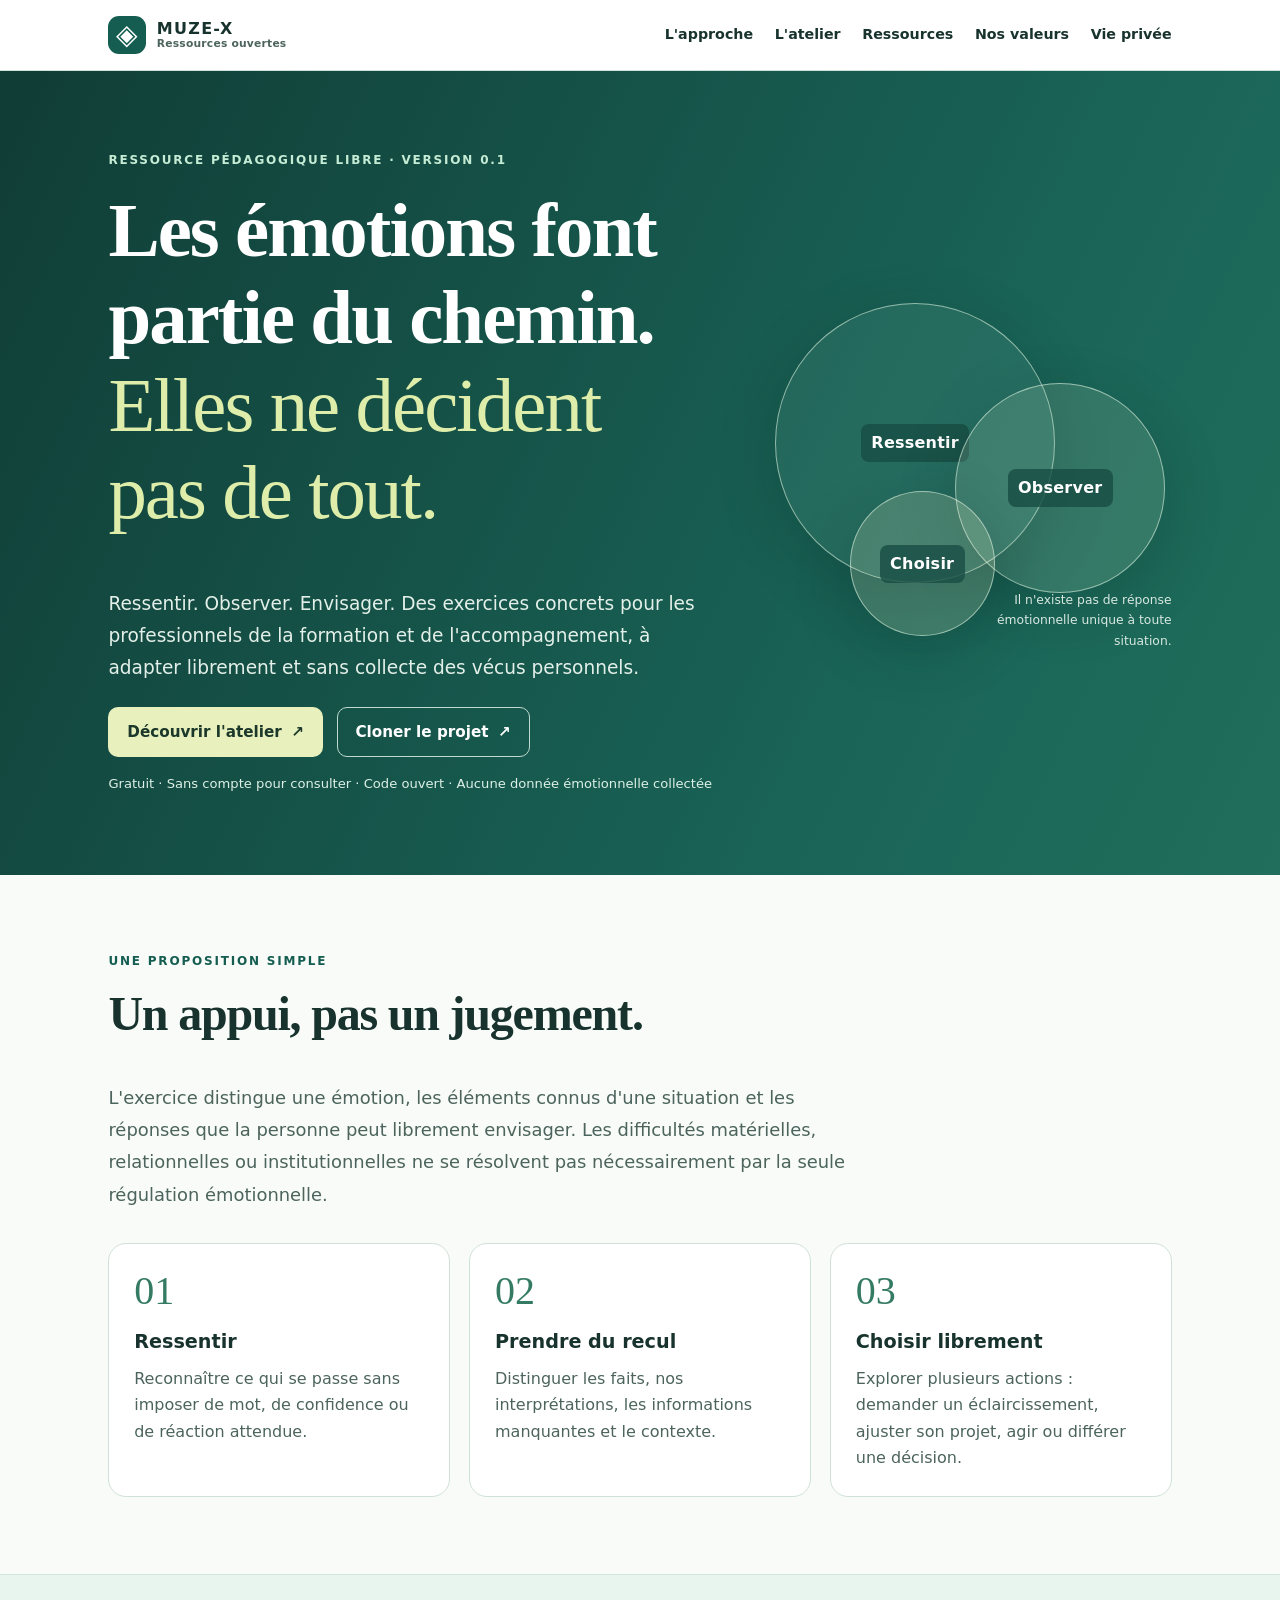
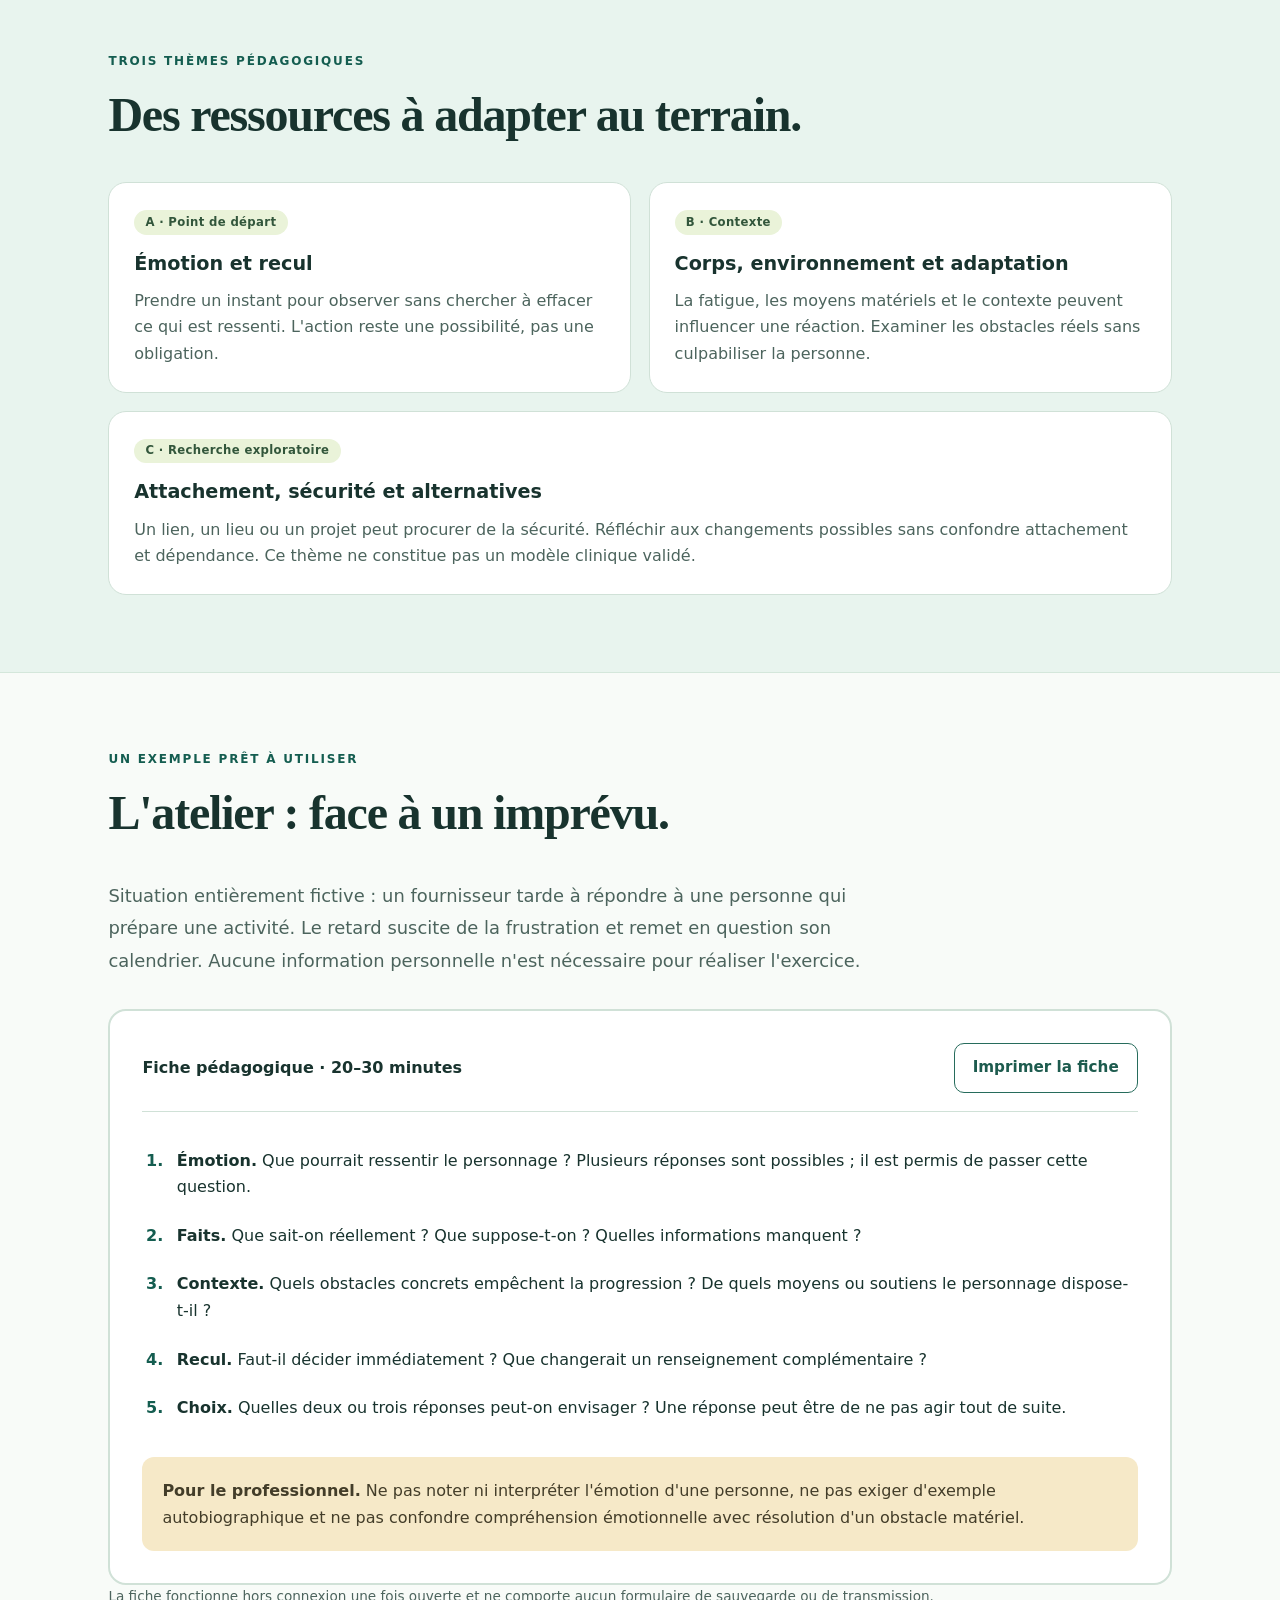
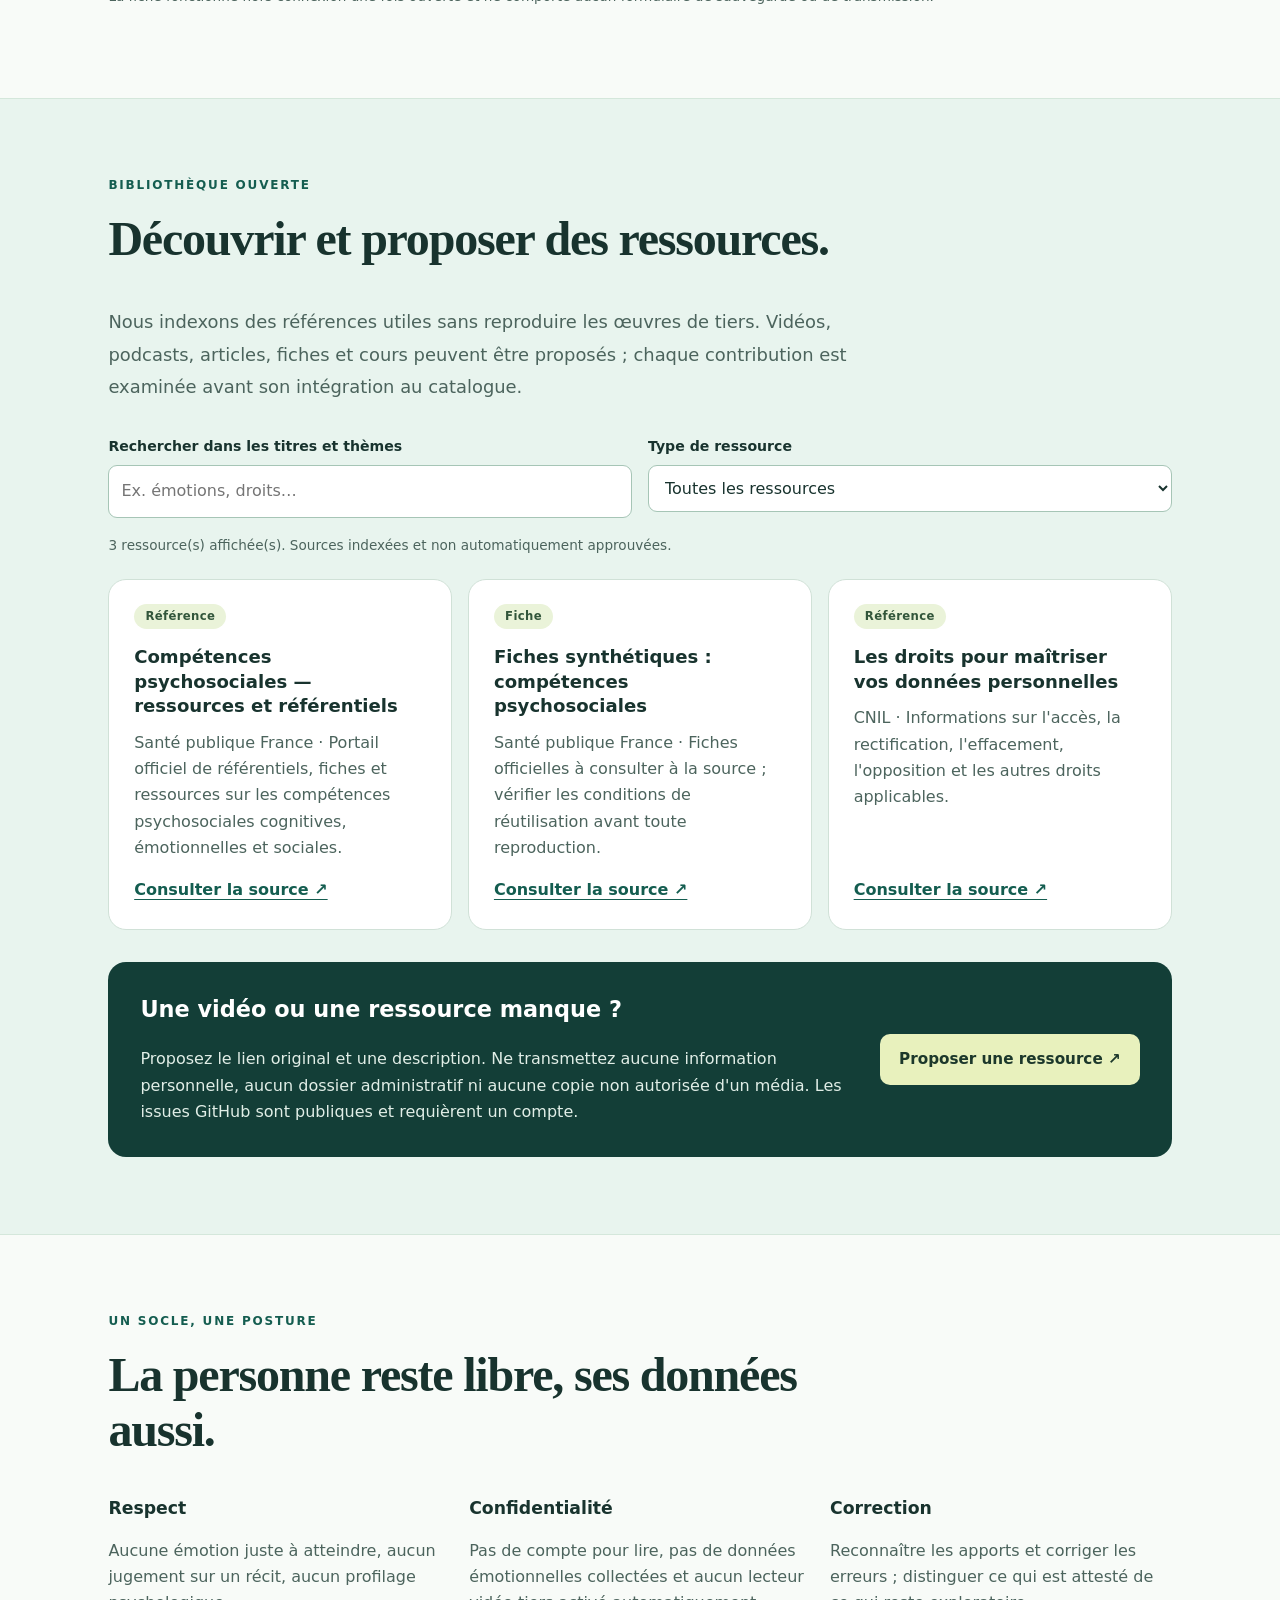
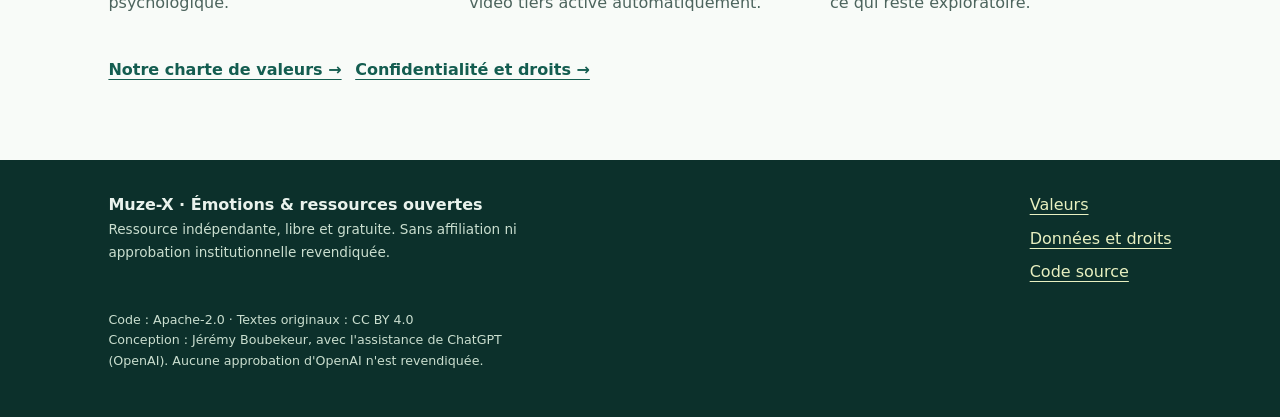
==== index.html @ 2bee0c1f "feat: publish open emotions learning site with rights-first privacy and community catalogue" ====
<!doctype html>
<html lang="fr">
<head>
<meta charset="utf-8">
<meta name="viewport" content="width=device-width,initial-scale=1">
<meta name="description" content="Ressources pédagogiques libres sur les émotions, le recul et les possibilités d'action. Gratuit, accessible et respectueux des données personnelles.">
<meta name="referrer" content="no-referrer">
<meta http-equiv="Content-Security-Policy" content="default-src 'self'; style-src 'self'; script-src 'self'; img-src 'self' data:; connect-src 'self'; object-src 'none'; base-uri 'self'; form-action 'none'; frame-src 'none'">
<meta name="theme-color" content="#123d38">
<title>Émotions & ressources ouvertes — Muze-X</title>
<link rel="stylesheet" href="assets/styles.css">
<script src="assets/app.js" defer></script>
</head>
<body>
<a class="skip-link" href="#main">Aller au contenu</a>
<header class="top">
  <div class="wrap top-inner">
    <a class="wordmark" href="./" aria-label="Émotions & ressources ouvertes, accueil"><span class="symbol" aria-hidden="true">◈</span><span>MUZE-X <small>Ressources ouvertes</small></span></a>
    <nav aria-label="Navigation principale"><a href="#approche">L'approche</a><a href="#atelier">L'atelier</a><a href="#ressources">Ressources</a><a href="valeurs.html">Nos valeurs</a><a href="privacy.html">Vie privée</a></nav>
  </div>
</header>
<main id="main">
  <div class="hero">
    <div class="wrap hero-grid">
      <div>
        <p class="eyebrow">Ressource pédagogique libre · Version 0.1</p>
        <h1>Les émotions font partie du chemin.<br><em>Elles ne décident pas de tout.</em></h1>
        <p class="intro">Ressentir. Observer. Envisager. Des exercices concrets pour les professionnels de la formation et de l'accompagnement, à adapter librement et sans collecte des vécus personnels.</p>
        <div class="actions"><a class="button main-button" href="#atelier">Découvrir l'atelier <span aria-hidden="true">↗</span></a><a class="button ghost-button" href="https://github.com/Muse-IRS/muze-x-emotions-open-resources" target="_blank" rel="noopener noreferrer" referrerpolicy="no-referrer">Cloner le projet <span aria-hidden="true">↗</span></a></div>
        <p class="quiet">Gratuit · Sans compte pour consulter · Code ouvert · Aucune donnée émotionnelle collectée</p>
      </div>
      <div class="hero-art" aria-label="Illustration abstraite de trois possibilités ouvertes">
        <div class="orbit o-one"><span>Ressentir</span></div><div class="orbit o-two"><span>Observer</span></div><div class="orbit o-three"><span>Choisir</span></div>
        <p>Il n'existe pas de réponse émotionnelle unique à toute situation.</p>
      </div>
    </div>
  </div>
  <section class="wrap section" id="approche" aria-labelledby="approche-titre">
    <p class="eyebrow">Une proposition simple</p><h2 id="approche-titre">Un appui, pas un jugement.</h2>
    <p class="section-lead">L'exercice distingue une émotion, les éléments connus d'une situation et les réponses que la personne peut librement envisager. Les difficultés matérielles, relationnelles ou institutionnelles ne se résolvent pas nécessairement par la seule régulation émotionnelle.</p>
    <div class="three-col">
      <article class="step"><span class="step-no">01</span><h3>Ressentir</h3><p>Reconnaître ce qui se passe sans imposer de mot, de confidence ou de réaction attendue.</p></article>
      <article class="step"><span class="step-no">02</span><h3>Prendre du recul</h3><p>Distinguer les faits, nos interprétations, les informations manquantes et le contexte.</p></article>
      <article class="step"><span class="step-no">03</span><h3>Choisir librement</h3><p>Explorer plusieurs actions : demander un éclaircissement, ajuster son projet, agir ou différer une décision.</p></article>
    </div>
  </section>
  <section class="soft section" id="axes" aria-labelledby="axes-titre"><div class="wrap">
    <p class="eyebrow">Trois thèmes pédagogiques</p><h2 id="axes-titre">Des ressources à adapter au terrain.</h2>
    <div class="two-col">
      <article class="panel"><span class="tag">A · Point de départ</span><h3>Émotion et recul</h3><p>Prendre un instant pour observer sans chercher à effacer ce qui est ressenti. L'action reste une possibilité, pas une obligation.</p></article>
      <article class="panel"><span class="tag">B · Contexte</span><h3>Corps, environnement et adaptation</h3><p>La fatigue, les moyens matériels et le contexte peuvent influencer une réaction. Examiner les obstacles réels sans culpabiliser la personne.</p></article>
      <article class="panel full"><span class="tag">C · Recherche exploratoire</span><h3>Attachement, sécurité et alternatives</h3><p>Un lien, un lieu ou un projet peut procurer de la sécurité. Réfléchir aux changements possibles sans confondre attachement et dépendance. Ce thème ne constitue pas un modèle clinique validé.</p></article>
    </div>
  </div></section>
  <section class="wrap section" id="atelier" aria-labelledby="atelier-titre">
    <p class="eyebrow">Un exemple prêt à utiliser</p><h2 id="atelier-titre">L'atelier : face à un imprévu.</h2>
    <p class="section-lead">Situation entièrement fictive : un fournisseur tarde à répondre à une personne qui prépare une activité. Le retard suscite de la frustration et remet en question son calendrier. Aucune information personnelle n'est nécessaire pour réaliser l'exercice.</p>
    <div class="exercise">
      <div class="exercise-head"><strong>Fiche pédagogique · 20–30 minutes</strong><button id="print-exercise" class="button print" type="button">Imprimer la fiche</button></div>
      <ol class="questions">
        <li><strong>Émotion.</strong> Que pourrait ressentir le personnage ? Plusieurs réponses sont possibles ; il est permis de passer cette question.</li>
        <li><strong>Faits.</strong> Que sait-on réellement ? Que suppose-t-on ? Quelles informations manquent ?</li>
        <li><strong>Contexte.</strong> Quels obstacles concrets empêchent la progression ? De quels moyens ou soutiens le personnage dispose-t-il ?</li>
        <li><strong>Recul.</strong> Faut-il décider immédiatement ? Que changerait un renseignement complémentaire ?</li>
        <li><strong>Choix.</strong> Quelles deux ou trois réponses peut-on envisager ? Une réponse peut être de ne pas agir tout de suite.</li>
      </ol>
      <div class="note"><strong>Pour le professionnel.</strong> Ne pas noter ni interpréter l'émotion d'une personne, ne pas exiger d'exemple autobiographique et ne pas confondre compréhension émotionnelle avec résolution d'un obstacle matériel.</div>
    </div>
    <p class="small">La fiche fonctionne hors connexion une fois ouverte et ne comporte aucun formulaire de sauvegarde ou de transmission.</p>
  </section>
  <section class="soft section" id="ressources" aria-labelledby="ressources-titre"><div class="wrap">
    <p class="eyebrow">Bibliothèque ouverte</p><h2 id="ressources-titre">Découvrir et proposer des ressources.</h2>
    <p class="section-lead">Nous indexons des références utiles sans reproduire les œuvres de tiers. Vidéos, podcasts, articles, fiches et cours peuvent être proposés ; chaque contribution est examinée avant son intégration au catalogue.</p>
    <div class="filters">
      <div class="field"><label for="resource-search">Rechercher dans les titres et thèmes</label><input type="search" id="resource-search" placeholder="Ex. émotions, droits…" autocomplete="off" maxlength="100"></div>
      <div class="field"><label for="resource-filter">Type de ressource</label><select id="resource-filter"><option value="all">Toutes les ressources</option><option value="reference">Références</option><option value="fiche">Fiches</option><option value="video">Vidéos</option><option value="podcast">Podcasts</option><option value="article">Articles</option><option value="course">Cours</option></select></div>
    </div>
    <p class="small" id="resource-status" aria-live="polite">Les ressources ci-dessous sont publiques. Le catalogue peut être enrichi.</p>
    <div id="resource-list" class="resources">
      <article class="resource"><span class="tag">Référence publique</span><h3>Compétences psychosociales</h3><p>Santé publique France · Référentiels et outils officiels.</p><a href="https://www.santepubliquefrance.fr/competences-psychosociales" target="_blank" rel="noopener noreferrer" referrerpolicy="no-referrer">Consulter la source ↗</a></article>
      <article class="resource"><span class="tag">Fiches</span><h3>Fiches synthétiques sur les compétences psychosociales</h3><p>Santé publique France · Supports sur les compétences émotionnelles, cognitives et sociales.</p><a href="https://www.santepubliquefrance.fr/competences-psychosociales/fiches-synthetiques-sur-les-competences-psychosociales-cognitives-emotionnelles-et-sociales" target="_blank" rel="noopener noreferrer" referrerpolicy="no-referrer">Consulter la source ↗</a></article>
      <article class="resource"><span class="tag">Droits</span><h3>Maîtriser ses données personnelles</h3><p>CNIL · Information et exercice des droits.</p><a href="https://www.cnil.fr/fr/mes-demarches/les-droits-pour-maitriser-vos-donnees-personnelles" target="_blank" rel="noopener noreferrer" referrerpolicy="no-referrer">Consulter la source ↗</a></article>
    </div>
    <div class="contribute">
      <div><h3>Une vidéo ou une ressource manque ?</h3><p>Proposez le lien original et une description. Ne transmettez aucune information personnelle, aucun dossier administratif ni aucune copie non autorisée d'un média. Les issues GitHub sont publiques et requièrent un compte.</p></div>
      <a class="button main-button" href="https://github.com/Muse-IRS/muze-x-emotions-open-resources/issues/new/choose" target="_blank" rel="noopener noreferrer" referrerpolicy="no-referrer">Proposer une ressource ↗</a>
    </div>
  </div></section>
  <section class="wrap section ethics" aria-labelledby="values-title">
    <p class="eyebrow">Un socle, une posture</p><h2 id="values-title">La personne reste libre, ses données aussi.</h2>
    <div class="three-col">
      <div><h3>Respect</h3><p>Aucune émotion juste à atteindre, aucun jugement sur un récit, aucun profilage psychologique.</p></div>
      <div><h3>Confidentialité</h3><p>Pas de compte pour lire, pas de données émotionnelles collectées et aucun lecteur vidéo tiers activé automatiquement.</p></div>
      <div><h3>Correction</h3><p>Reconnaître les apports et corriger les erreurs ; distinguer ce qui est attesté de ce qui reste exploratoire.</p></div>
    </div>
    <div class="actions"><a class="text-link" href="valeurs.html">Notre charte de valeurs →</a><a class="text-link" href="privacy.html">Confidentialité et droits →</a></div>
  </section>
</main>
<footer class="footer"><div class="wrap footer-grid"><div><strong>Muze-X · Émotions & ressources ouvertes</strong><p>Ressource indépendante, libre et gratuite. Sans affiliation ni approbation institutionnelle revendiquée.</p></div><nav aria-label="Liens du pied de page"><a href="valeurs.html">Valeurs</a><a href="privacy.html">Données et droits</a><a href="https://github.com/Muse-IRS/muze-x-emotions-open-resources" target="_blank" rel="noopener noreferrer" referrerpolicy="no-referrer">Code source</a></nav><p class="license-note">Code : Apache-2.0 · Textes originaux : CC BY 4.0<br>Conception : Jérémy Boubekeur, avec l'assistance de ChatGPT (OpenAI). Aucune approbation d'OpenAI n'est revendiquée.</p></div></footer>
</body>
</html>
---- assets/styles.css ----
/* Muze-X Emotions — static, accessible, zero-tracking presentation. */
:root{color-scheme:light;--ink:#18332e;--muted:#4c645d;--green:#145d50;--sea:#e8f4ee;--line:#d0e1d7;--paper:#f8fbf8;--white:#fff;--gold:#f6e9c8;--radius:18px}
*{box-sizing:border-box}
html{scroll-behavior:smooth}
body{margin:0;background:var(--paper);color:var(--ink);font-family:ui-sans-serif,system-ui,-apple-system,"Segoe UI",sans-serif;line-height:1.65;font-size:1rem}
a{color:var(--green);text-underline-offset:.23em}a:hover{text-decoration-thickness:2px}
button,input,select{font:inherit}button{cursor:pointer}
:focus-visible{outline:3px solid #a86b16;outline-offset:4px}
.wrap{max-width:1140px;margin:auto;padding-inline:clamp(1.15rem,4vw,2.4rem)}
.skip-link{position:absolute;transform:translateY(-200%);z-index:20;background:#fff;color:var(--ink);padding:.8rem}
.skip-link:focus{transform:none}
.top{border-bottom:1px solid var(--line);background:var(--white)}
.top-inner{display:flex;align-items:center;justify-content:space-between;flex-wrap:wrap;gap:1rem;padding-block:1rem}
.wordmark{display:flex;align-items:center;gap:.65rem;text-decoration:none;color:var(--ink);font-weight:850;letter-spacing:.08em;line-height:1.2}
.wordmark small{display:block;font-size:.67rem;letter-spacing:.02em;color:var(--muted);font-weight:600}
.symbol{display:grid;place-content:center;flex:none;width:38px;height:38px;border-radius:11px;background:var(--green);color:#fff;font-size:1.75rem}
.top nav{display:flex;flex-wrap:wrap;gap:.4rem 1.35rem}
.top nav a{font-size:.89rem;text-decoration:none;font-weight:650;color:var(--ink)}.top nav a:hover{text-decoration:underline}
.hero{background:linear-gradient(115deg,#103d36 0%,#1a6558 72%,#206e5b 100%);color:#fff;overflow:hidden}
.hero-grid{display:grid;grid-template-columns:minmax(0,1.2fr) minmax(290px,.8fr);align-items:center;gap:3.5rem;min-height:540px;padding-block:5rem}
.eyebrow{margin:0 0 1rem;font-size:.75rem;font-weight:800;text-transform:uppercase;letter-spacing:.15em;color:var(--green)}
.hero .eyebrow{color:#c5ecd5}
h1,h2,h3,p{margin-top:0}
h1,h2{font-family:ui-serif,Georgia,serif;font-weight:600;line-height:1.14;letter-spacing:-.025em}
h1{font-size:clamp(2.7rem,6vw,4.8rem)}h1 em{font-weight:400;color:#deedaa;font-style:normal}
h2{font-size:clamp(2.1rem,4vw,3rem);max-width:780px}h3{font-size:1.2rem;line-height:1.35}
.intro{font-size:1.16rem;line-height:1.7;max-width:670px;color:inherit}
.hero .intro{color:#e3f0e9}
.actions{display:flex;gap:.85rem;flex-wrap:wrap;align-items:center;margin-top:1.5rem}
.button{display:inline-flex;justify-content:center;align-items:center;gap:.6rem;border-radius:10px;border:1px solid transparent;padding:.72rem 1.12rem;text-decoration:none;font-weight:750;font-size:.95rem;transition:transform .1s ease}
.button:hover{transform:translateY(-1px)}
.main-button{background:#e8f1bd;color:#1c382b}.main-button:hover{background:#f1f8d7}
.ghost-button{background:transparent;border-color:#bfdad0;color:#fff}.ghost-button:hover{background:#ffffff20}
.quiet{font-size:.82rem;color:#ddf0e5;margin:1rem 0 0}
.hero-art{position:relative;min-height:355px;display:flex;align-items:center;justify-content:center;isolation:isolate}
.orbit{position:absolute;display:grid;place-items:center;border:1px solid #d8eedc9c;border-radius:50%;font-weight:750;letter-spacing:.015em;box-shadow:0 16px 60px #071e1b33}
.orbit span{background:#174d44c9;padding:.35rem .65rem;border-radius:8px}
.o-one{width:280px;height:280px;transform:translate(-55px,-30px);background:#7ab5a422}.o-two{width:210px;height:210px;transform:translate(90px,15px);background:#c6dfba26}.o-three{width:145px;height:145px;transform:translate(-48px,91px);background:#efebbc2c}
.hero-art p{position:absolute;bottom:-13px;right:0;font-size:.77rem;color:#d7e8e1;max-width:235px;text-align:right}
.section{padding-block:4.8rem}.section-lead{font-size:1.12rem;color:var(--muted);max-width:760px;line-height:1.8;margin-bottom:2rem}
.three-col{display:grid;grid-template-columns:repeat(3,minmax(0,1fr));gap:1.2rem}
.step,.panel,.resource{background:#fff;border:1px solid var(--line);border-radius:var(--radius);padding:1.55rem}
.step-no{display:block;font-family:ui-serif,Georgia,serif;font-size:2.5rem;line-height:1.1;color:#357b63;margin-bottom:1rem}
.step h3,.panel h3,.resource h3{margin-bottom:.7rem}.step p,.panel p,.resource p{color:var(--muted);margin-bottom:0}
.soft{background:var(--sea);border-block:1px solid #d4e7db}
.two-col{display:grid;grid-template-columns:repeat(2,minmax(0,1fr));gap:1.1rem}.panel.full{grid-column:1/-1}
.tag{display:inline-block;border-radius:999px;padding:.17rem .7rem;background:#eaf3d9;color:#32563b;font-weight:750;letter-spacing:.03em;font-size:.73rem;margin-bottom:1rem}
.exercise{border:2px solid var(--line);border-radius:var(--radius);padding:2rem;background:#fff}
.exercise-head{display:flex;justify-content:space-between;align-items:center;flex-wrap:wrap;gap:1rem;padding-bottom:1.15rem;border-bottom:1px solid var(--line)}
.button.print{background:#fff;border:1px solid #276c5c;color:#1d5b4e}
.questions{margin:1.5rem 0;padding-left:1.65rem}.questions li{padding:.7rem 0 .7rem .5rem}.questions li::marker{font-weight:800;color:var(--green)}
.note{padding:1.25rem;border-radius:12px;background:var(--gold);color:#433d29;line-height:1.7}
.small{color:var(--muted);font-size:.85rem}
.filters{display:flex;flex-wrap:wrap;gap:1rem;margin:2rem 0 1rem}.field{flex:1;min-width:min(100%,270px)}.field label{display:block;font-weight:750;font-size:.88rem;margin-bottom:.45rem}.field input,.field select{width:100%;background:#fff;border:1px solid #a6c5b6;border-radius:9px;padding:.75rem;color:var(--ink)}
.resources{display:grid;grid-template-columns:repeat(auto-fit,minmax(min(100%,280px),1fr));gap:1rem;margin-block:1.4rem 2rem}
.resource{display:flex;flex-direction:column;align-items:start}.resource h3{font-size:1.13rem}.resource a{margin-top:auto;padding-top:1rem;font-weight:750}
.contribute{display:flex;align-items:center;justify-content:space-between;gap:1.5rem;background:#133e37;color:#fff;padding:2rem;border-radius:var(--radius)}
.contribute>div{max-width:750px}.contribute p{color:#e1eee7;margin:0}.contribute h3{font-size:1.4rem}.contribute .button{flex:none}
.ethics .three-col h3{font-size:1.08rem}.ethics .three-col p{color:var(--muted)}
.text-link{font-weight:750}.footer{background:#0c302b;color:#e9f2ec;padding-block:2rem}.footer-grid{display:flex;align-items:flex-start;justify-content:space-between;gap:1.5rem;flex-wrap:wrap}.footer a{color:#e8f0c1}.footer p{color:#cadecf;max-width:450px;font-size:.85rem}.footer nav{display:flex;flex-direction:column;gap:.45rem}.license-note{font-size:.79rem!important;max-width:270px}
.prose{max-width:860px}.prose h1{max-width:800px}.prose .intro{color:var(--muted)}.prose section{padding-block:1.3rem;border-bottom:1px solid var(--line)}.prose h2{font-size:1.72rem}.prose p{line-height:1.8}
.journey{display:grid;gap:1rem}.journey>div{padding:1.05rem 1.25rem;background:#fff;border:1px solid var(--line);border-radius:12px}.journey p{margin:0}.prose .note{margin-top:1.7rem}
@media(max-width:850px){.hero-grid{grid-template-columns:1fr;gap:1.5rem;padding-block:3.8rem}.hero-art{min-height:300px}.hero-art p{bottom:0}.three-col{grid-template-columns:1fr}.contribute{align-items:flex-start;flex-direction:column}}
@media(max-width:600px){.top nav{gap:.6rem 1rem}.hero-grid{padding-block:3rem}.section{padding-block:3.2rem}.two-col{grid-template-columns:1fr}.panel.full{grid-column:auto}.exercise{padding:1.2rem}.hero-art{min-height:285px;transform:scale(.82)}.contribute{padding:1.3rem}.footer-grid{display:block}.footer nav{margin-block:1rem}}
@media(prefers-reduced-motion:reduce){html{scroll-behavior:auto}*,*::before,*::after{transition:none!important;animation:none!important}}
@media print{.top,.footer,.hero,.soft,.ethics,.exercise-head button,.skip-link,.actions,.small{display:none!important}body{background:#fff;color:#000;font-size:11pt}.section{padding:0}.wrap{max-width:none;padding:0}#approche,#axes,#ressources{display:none}.exercise{border:0;padding:0}.questions li{break-inside:avoid}.note{border:1px solid #555;background:#fff}.section-lead{color:#000}h2{font-size:20pt}}
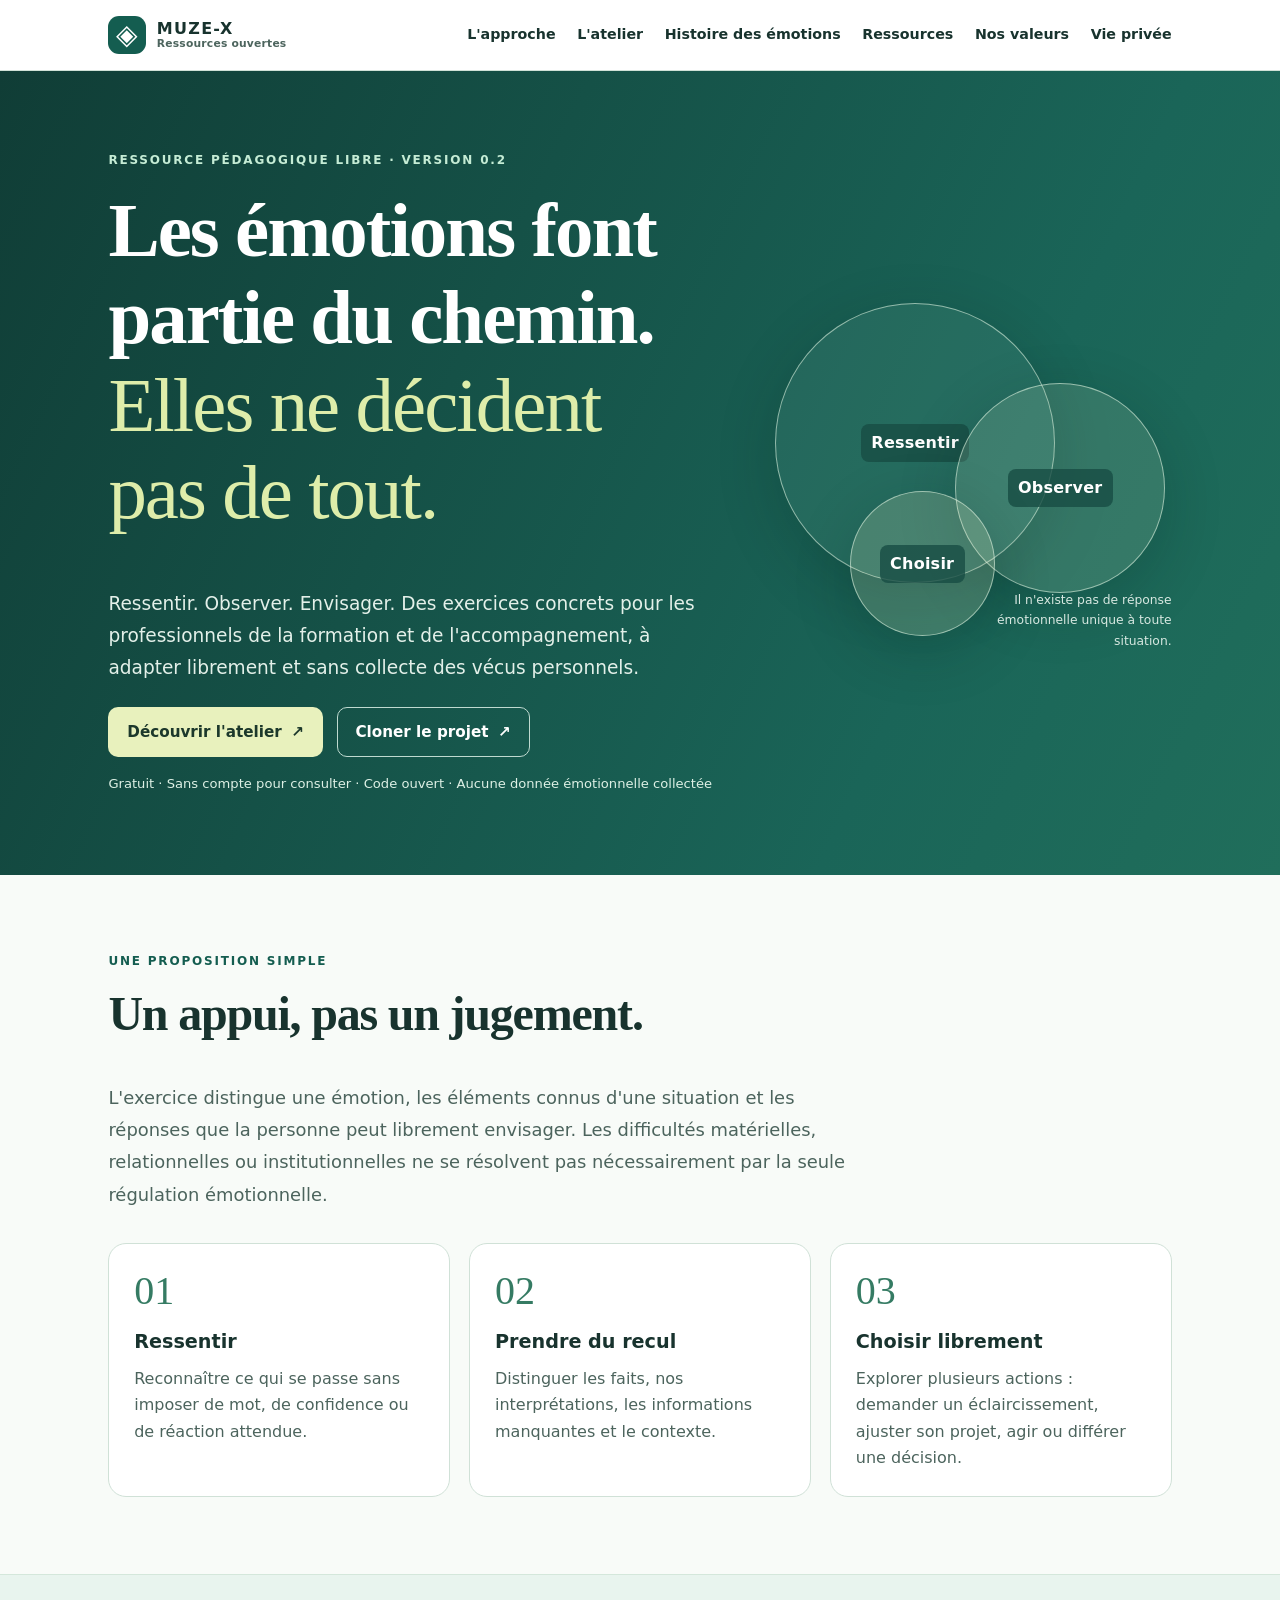
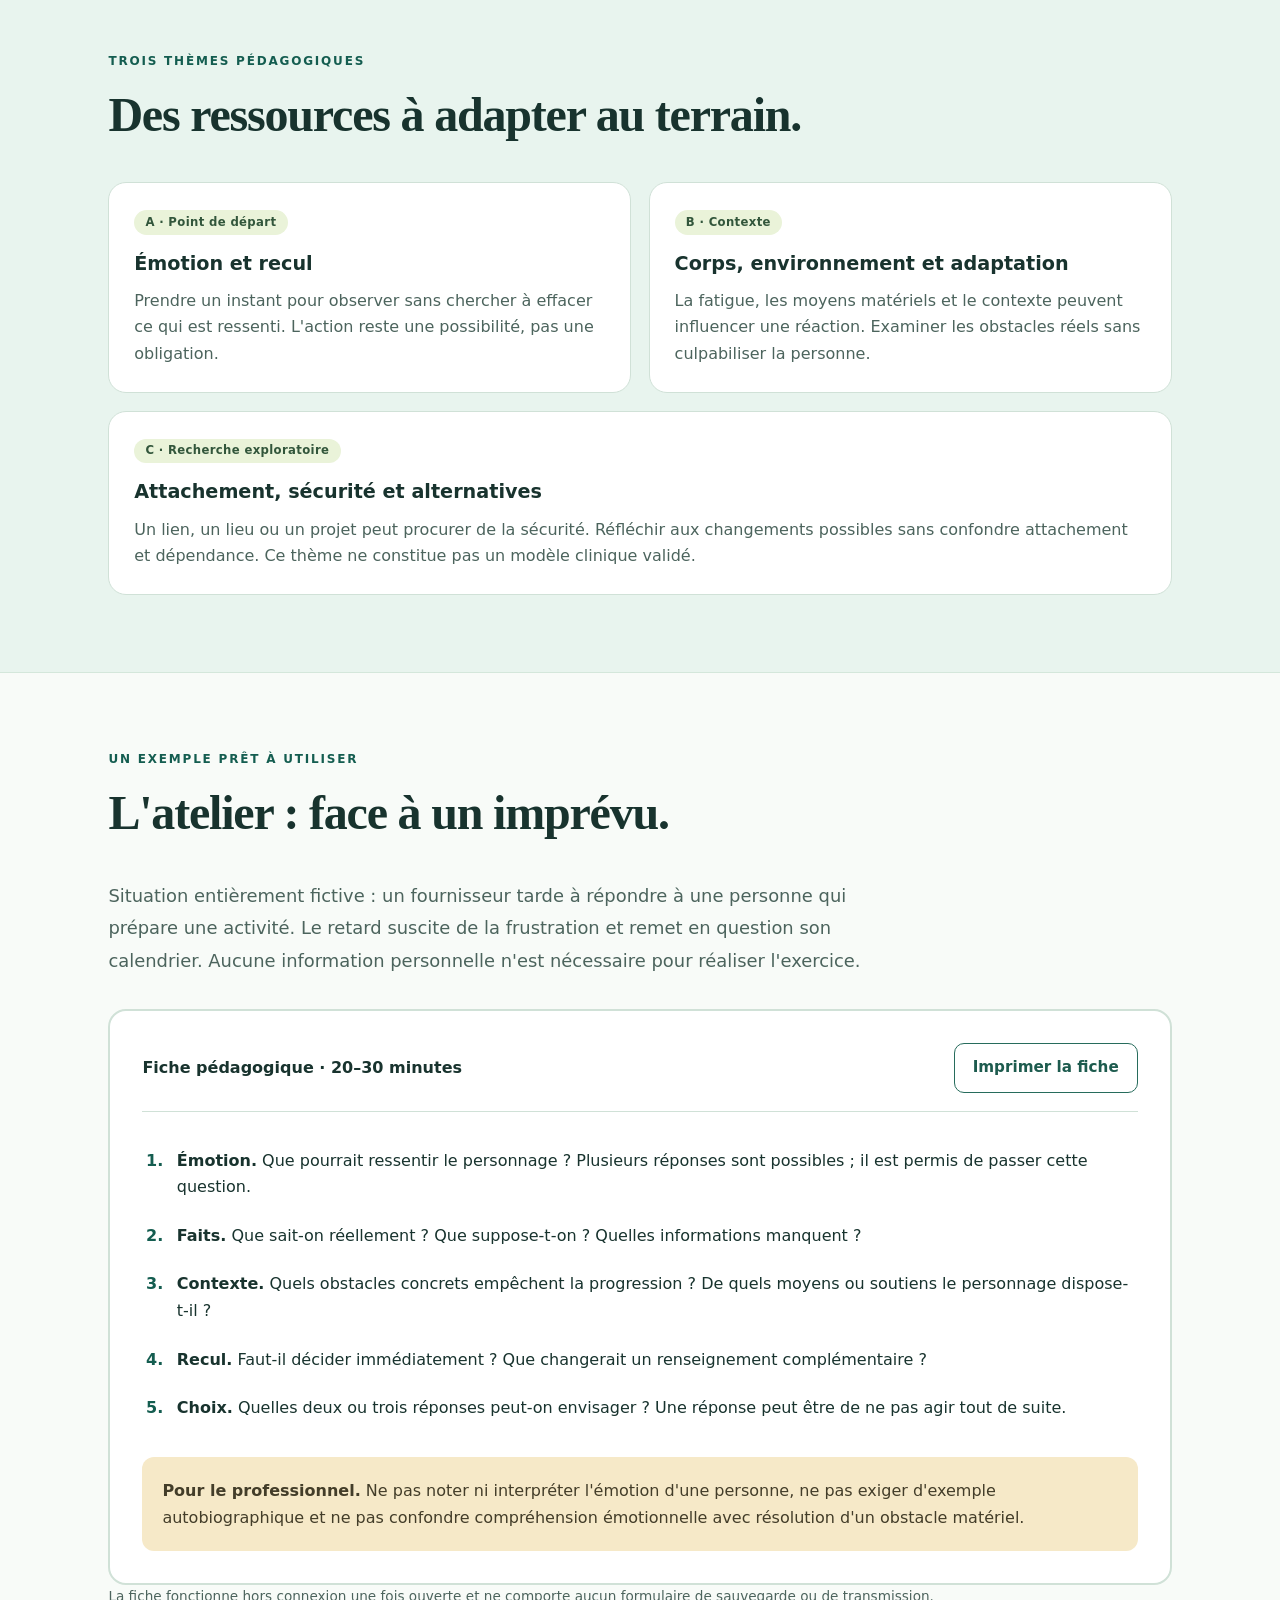
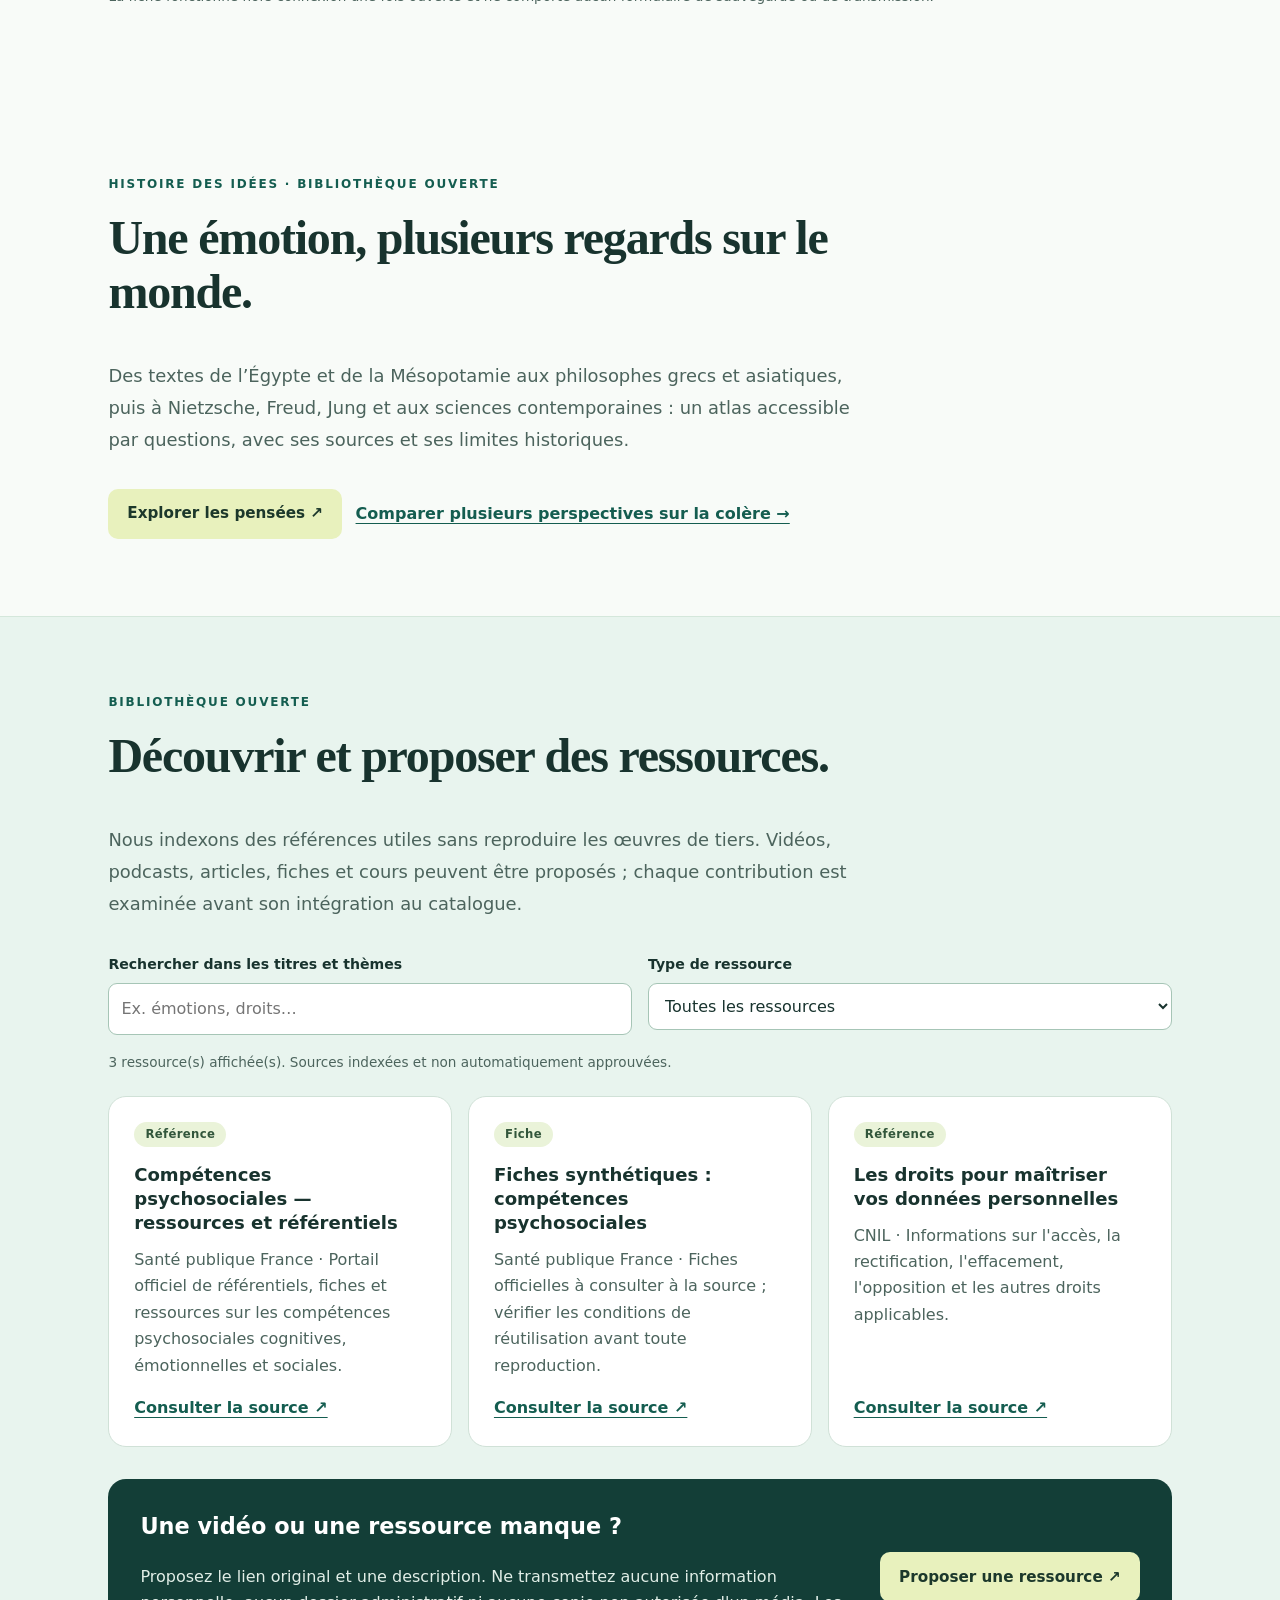
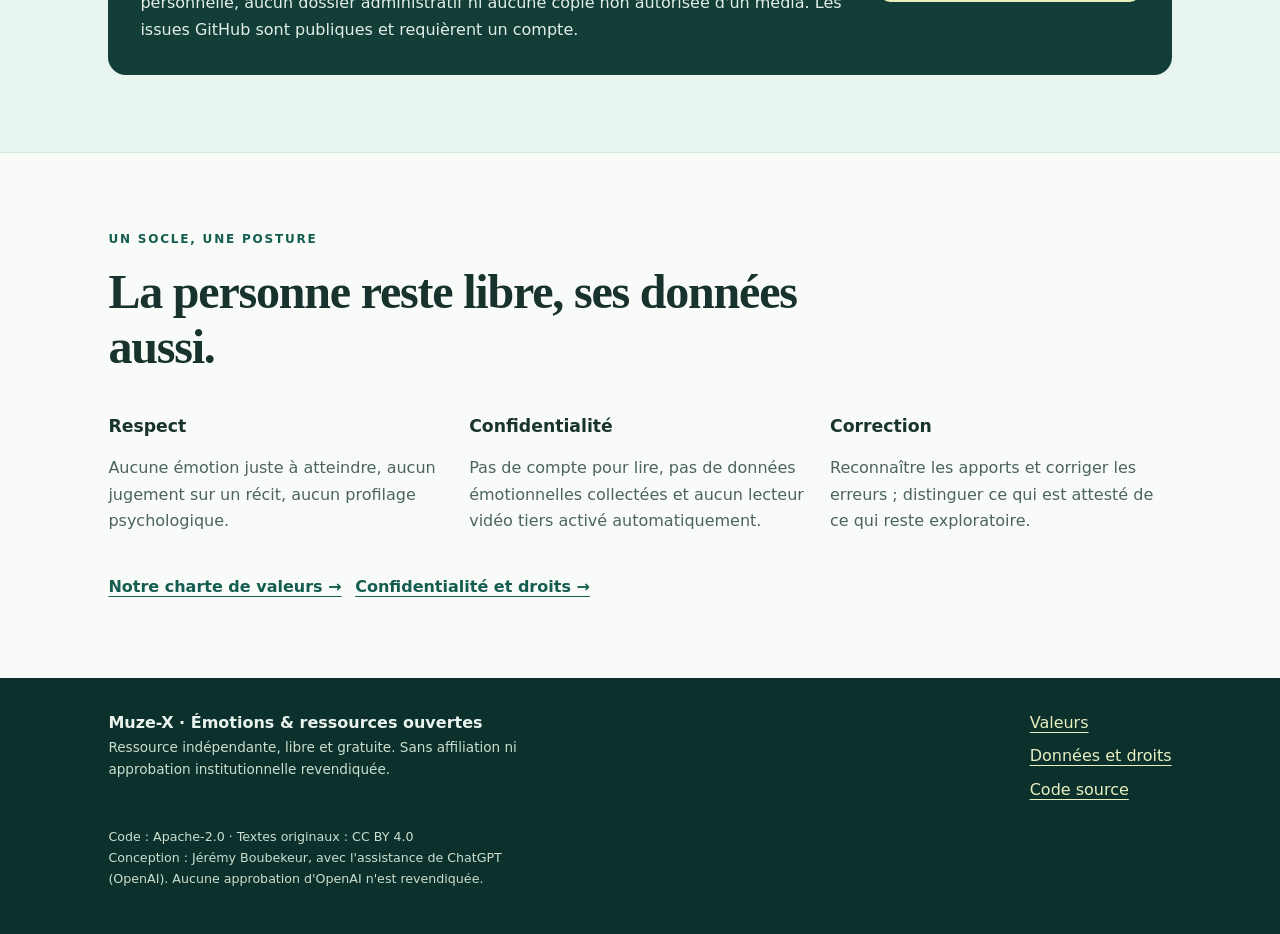
==== commit face7dcd: "feat: link public emotions atlas from home and validate sourced thought entries" ====
--- a/index.html
+++ b/index.html
@@ -16,14 +16,14 @@
 <header class="top">
   <div class="wrap top-inner">
     <a class="wordmark" href="./" aria-label="Émotions & ressources ouvertes, accueil"><span class="symbol" aria-hidden="true">◈</span><span>MUZE-X <small>Ressources ouvertes</small></span></a>
-    <nav aria-label="Navigation principale"><a href="#approche">L'approche</a><a href="#atelier">L'atelier</a><a href="#ressources">Ressources</a><a href="valeurs.html">Nos valeurs</a><a href="privacy.html">Vie privée</a></nav>
+    <nav aria-label="Navigation principale"><a href="#approche">L'approche</a><a href="#atelier">L'atelier</a><a href="pensees.html">Histoire des émotions</a><a href="#ressources">Ressources</a><a href="valeurs.html">Nos valeurs</a><a href="privacy.html">Vie privée</a></nav>
   </div>
 </header>
 <main id="main">
   <div class="hero">
     <div class="wrap hero-grid">
       <div>
-        <p class="eyebrow">Ressource pédagogique libre · Version 0.1</p>
+        <p class="eyebrow">Ressource pédagogique libre · Version 0.2</p>
         <h1>Les émotions font partie du chemin.<br><em>Elles ne décident pas de tout.</em></h1>
         <p class="intro">Ressentir. Observer. Envisager. Des exercices concrets pour les professionnels de la formation et de l'accompagnement, à adapter librement et sans collecte des vécus personnels.</p>
         <div class="actions"><a class="button main-button" href="#atelier">Découvrir l'atelier <span aria-hidden="true">↗</span></a><a class="button ghost-button" href="https://github.com/Muse-IRS/muze-x-emotions-open-resources" target="_blank" rel="noopener noreferrer" referrerpolicy="no-referrer">Cloner le projet <span aria-hidden="true">↗</span></a></div>
@@ -68,7 +68,7 @@
     </div>
     <p class="small">La fiche fonctionne hors connexion une fois ouverte et ne comporte aucun formulaire de sauvegarde ou de transmission.</p>
   </section>
-  <section class="soft section" id="ressources" aria-labelledby="ressources-titre"><div class="wrap">
+  <section class="wrap section" id="pensees-preview" aria-labelledby="pensees-preview-title"><p class="eyebrow">Histoire des idées · Bibliothèque ouverte</p><h2 id="pensees-preview-title">Une émotion, plusieurs regards sur le monde.</h2><p class="section-lead">Des textes de l’Égypte et de la Mésopotamie aux philosophes grecs et asiatiques, puis à Nietzsche, Freud, Jung et aux sciences contemporaines : un atlas accessible par questions, avec ses sources et ses limites historiques.</p><div class="actions"><a class="button main-button" href="pensees.html">Explorer les pensées ↗</a><a class="text-link" href="pensees.html#comparaison">Comparer plusieurs perspectives sur la colère →</a></div></section><section class="soft section" id="ressources" aria-labelledby="ressources-titre"><div class="wrap">
     <p class="eyebrow">Bibliothèque ouverte</p><h2 id="ressources-titre">Découvrir et proposer des ressources.</h2>
     <p class="section-lead">Nous indexons des références utiles sans reproduire les œuvres de tiers. Vidéos, podcasts, articles, fiches et cours peuvent être proposés ; chaque contribution est examinée avant son intégration au catalogue.</p>
     <div class="filters">
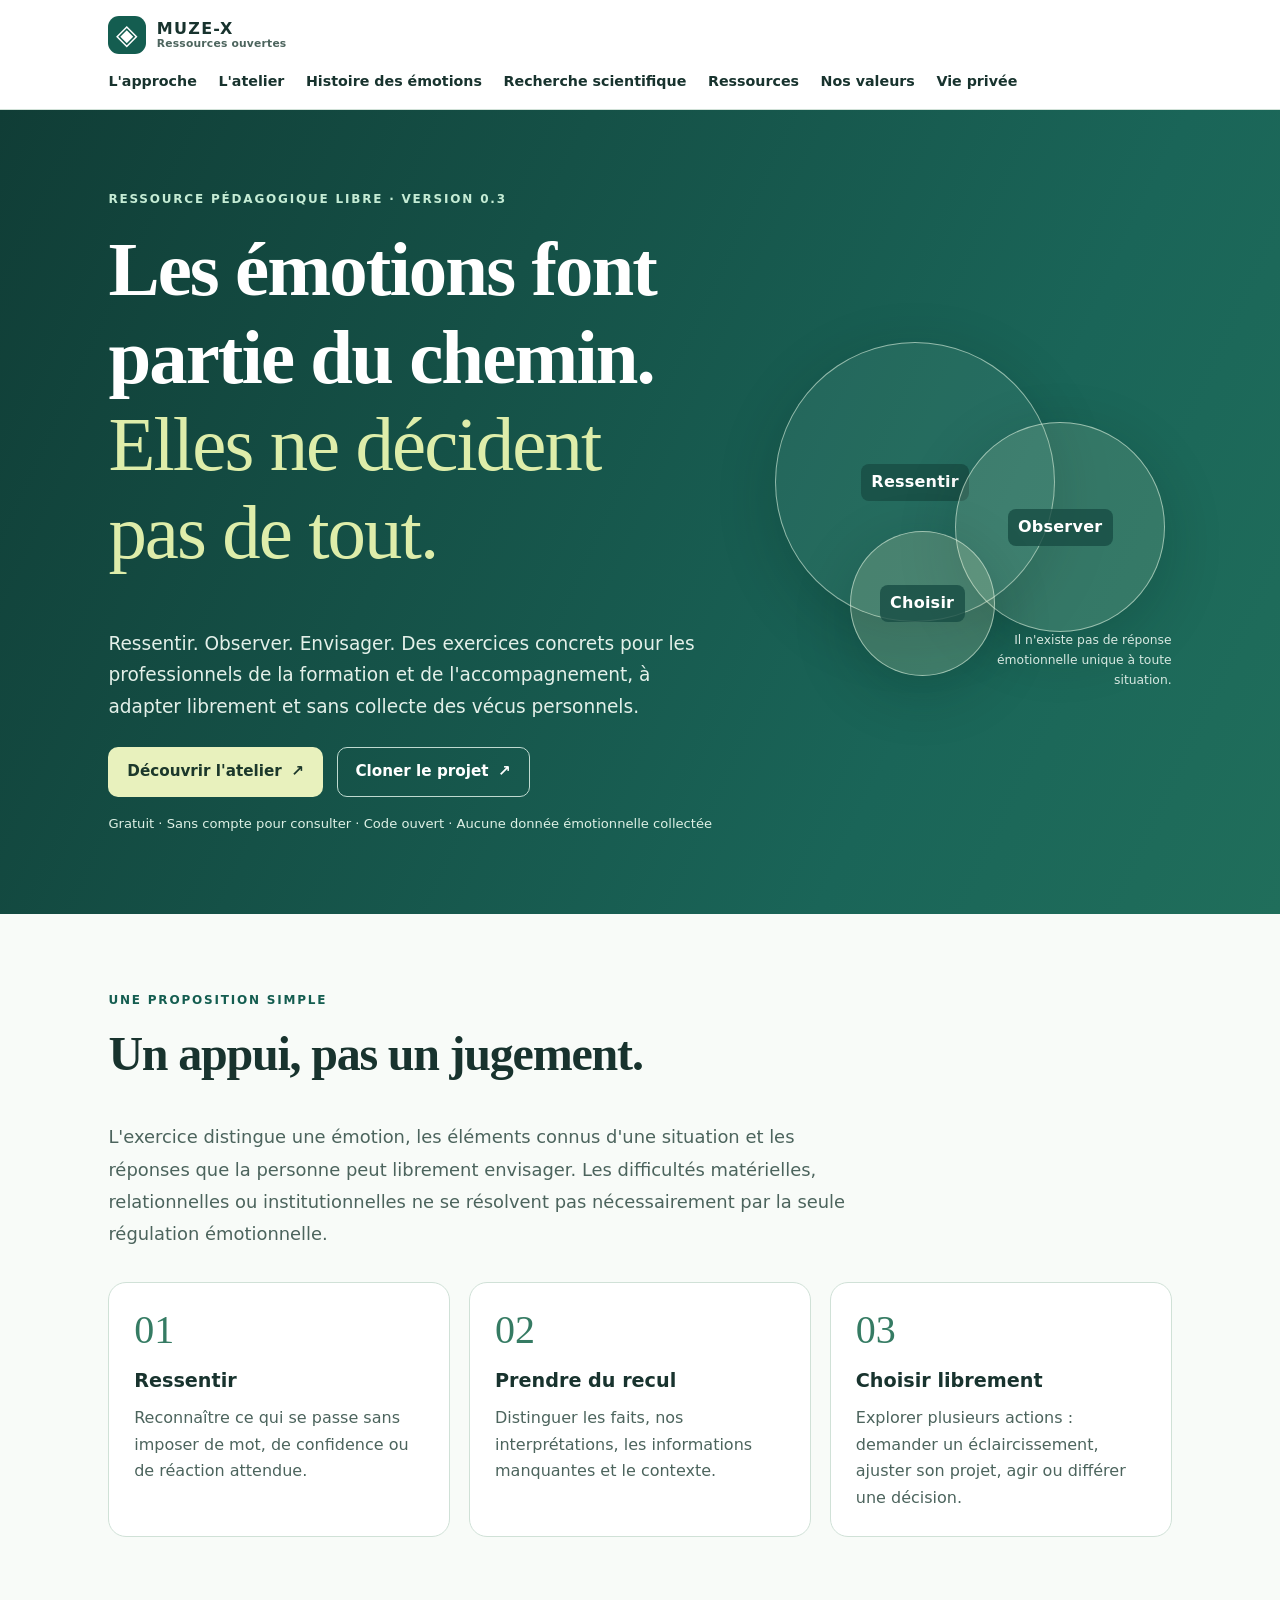
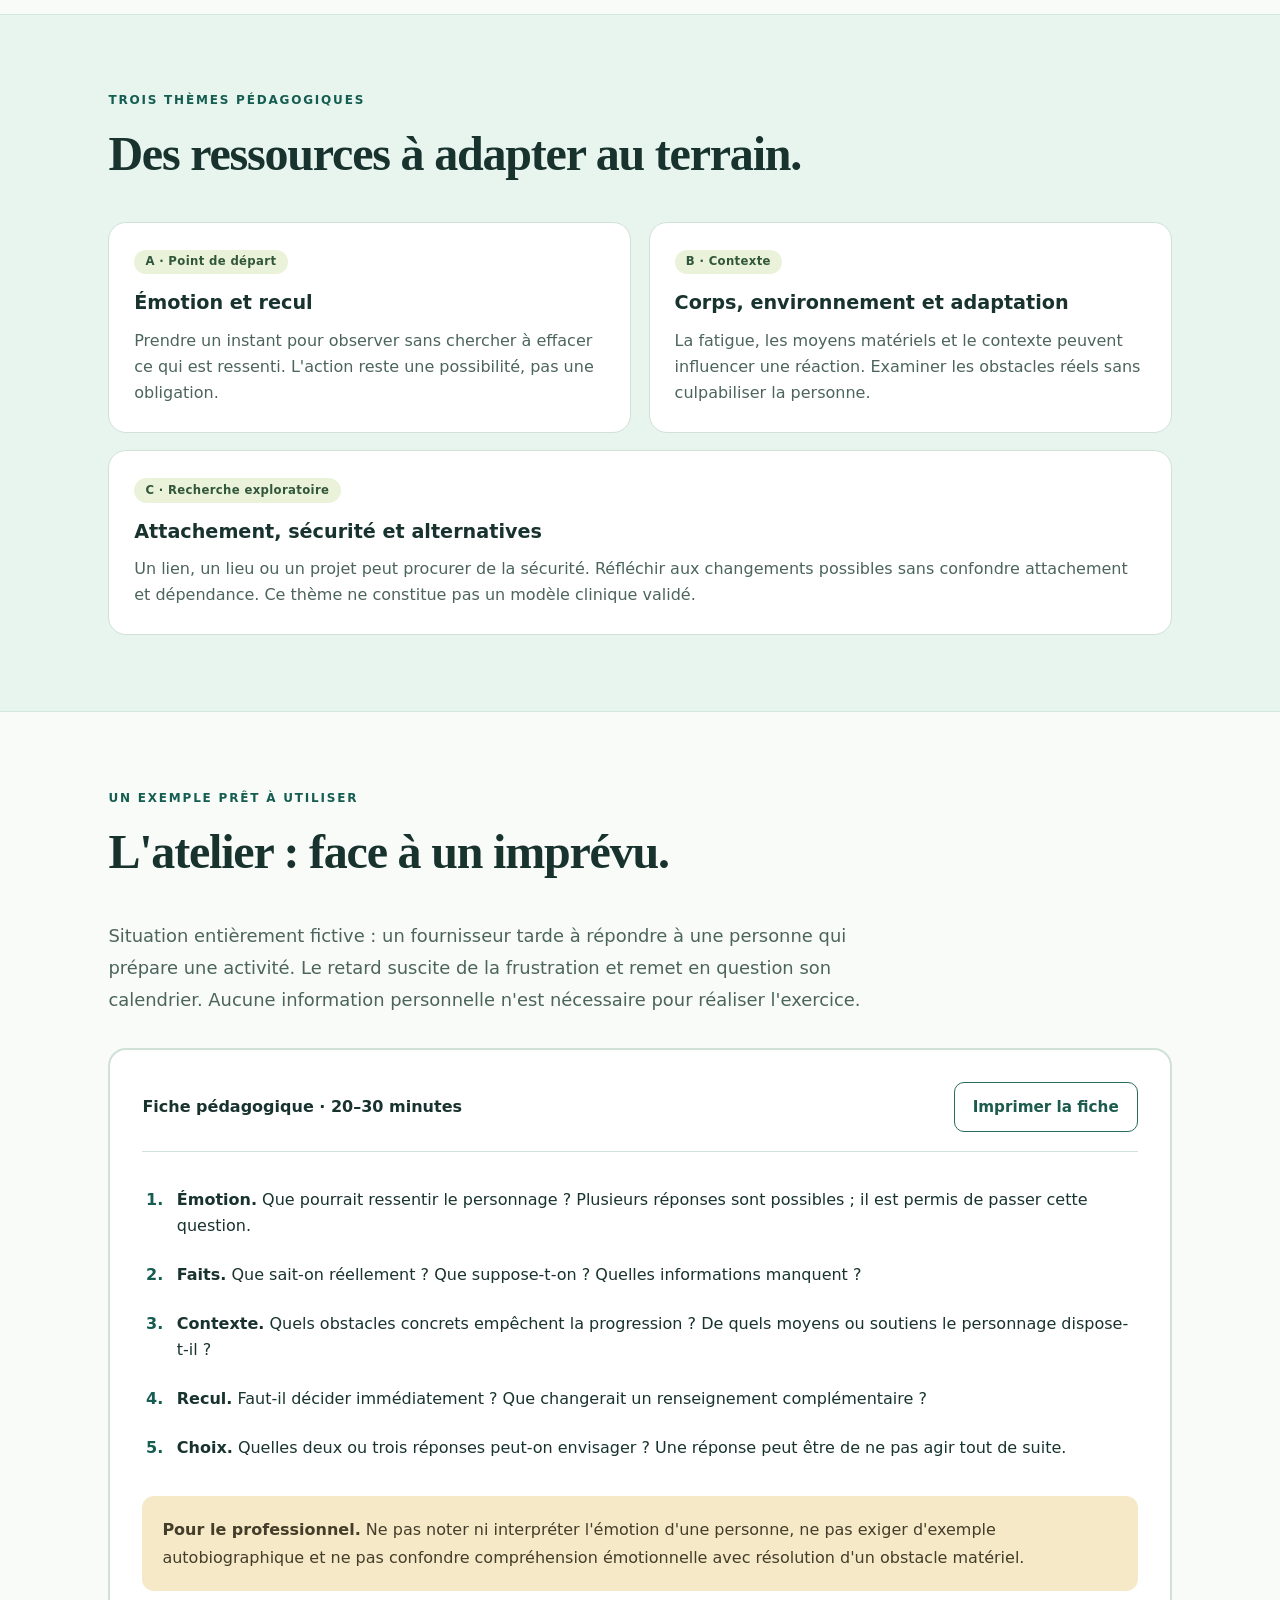
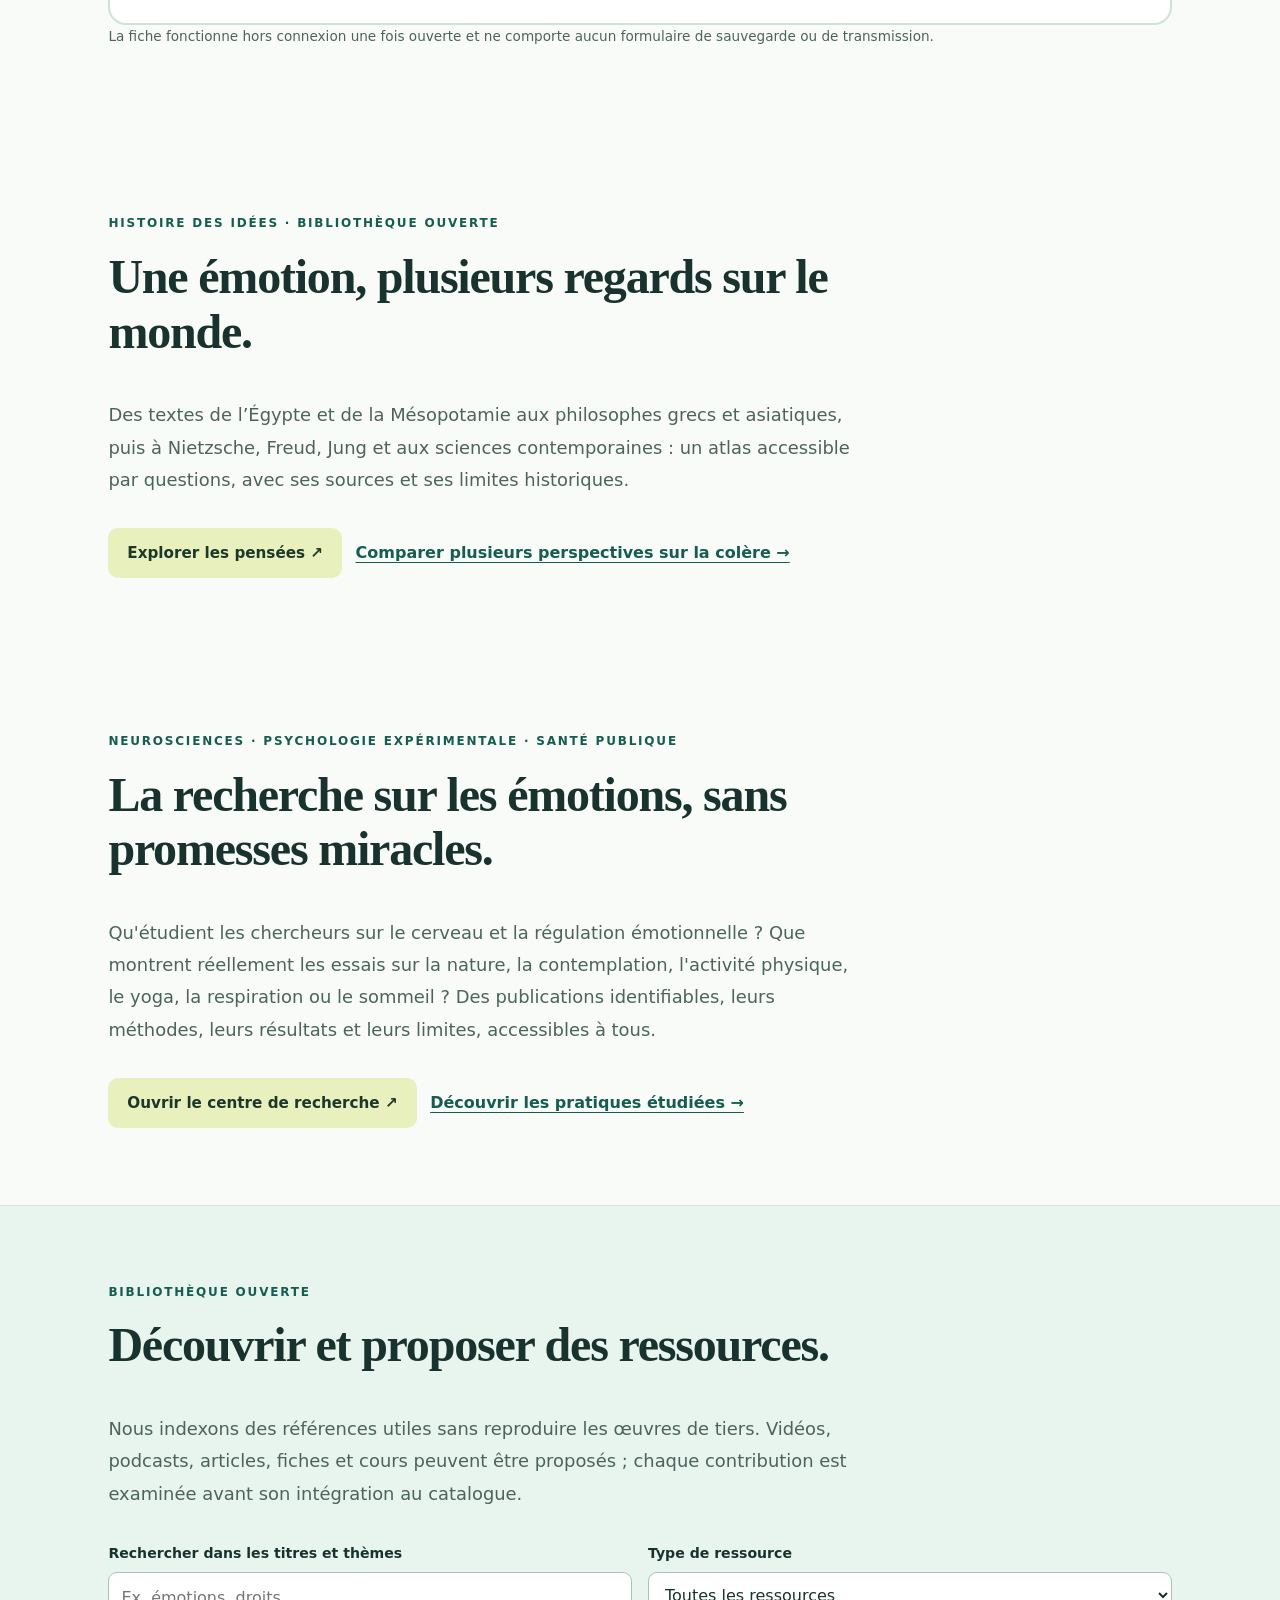
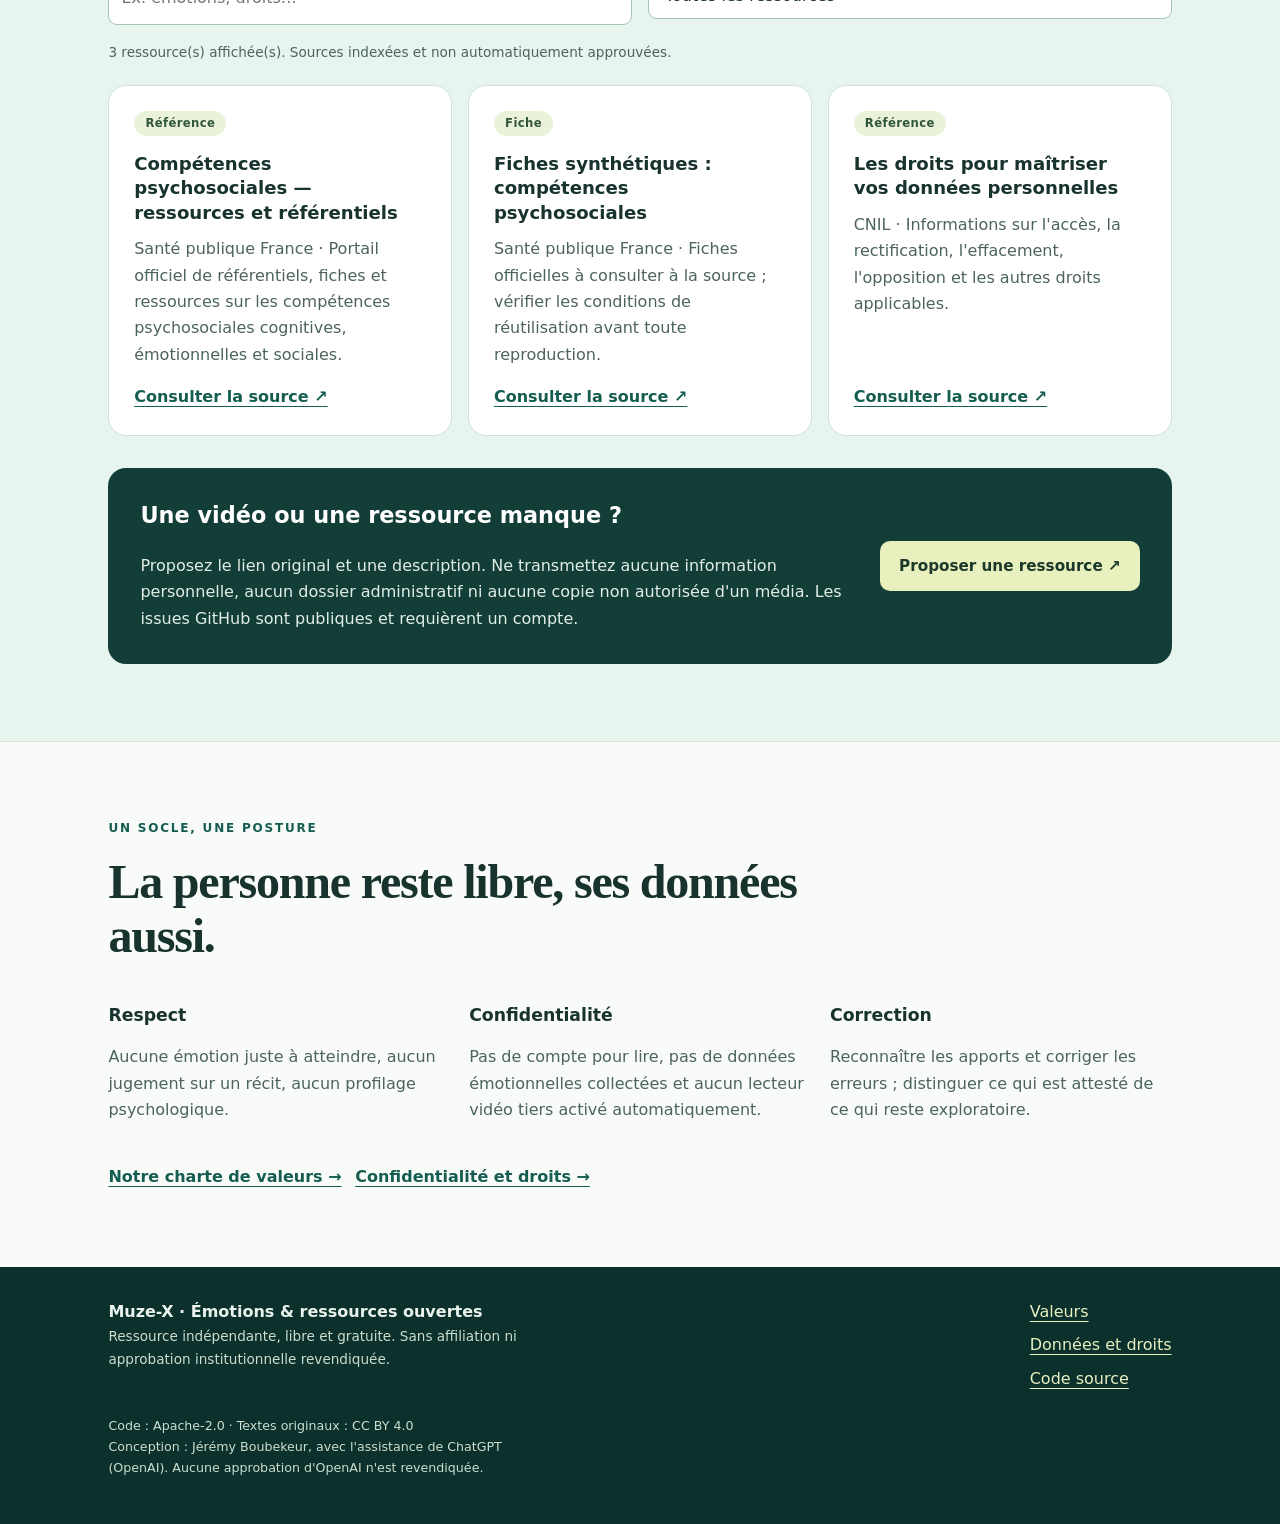
==== commit 16cfc63b: "feat: integrate sourced research centre into homepage, philosophy, privacy and CI controls" ====
--- a/index.html
+++ b/index.html
@@ -16,14 +16,14 @@
 <header class="top">
   <div class="wrap top-inner">
     <a class="wordmark" href="./" aria-label="Émotions & ressources ouvertes, accueil"><span class="symbol" aria-hidden="true">◈</span><span>MUZE-X <small>Ressources ouvertes</small></span></a>
-    <nav aria-label="Navigation principale"><a href="#approche">L'approche</a><a href="#atelier">L'atelier</a><a href="pensees.html">Histoire des émotions</a><a href="#ressources">Ressources</a><a href="valeurs.html">Nos valeurs</a><a href="privacy.html">Vie privée</a></nav>
+    <nav aria-label="Navigation principale"><a href="#approche">L'approche</a><a href="#atelier">L'atelier</a><a href="pensees.html">Histoire des émotions</a><a href="recherche.html">Recherche scientifique</a><a href="#ressources">Ressources</a><a href="valeurs.html">Nos valeurs</a><a href="privacy.html">Vie privée</a></nav>
   </div>
 </header>
 <main id="main">
   <div class="hero">
     <div class="wrap hero-grid">
       <div>
-        <p class="eyebrow">Ressource pédagogique libre · Version 0.2</p>
+        <p class="eyebrow">Ressource pédagogique libre · Version 0.3</p>
         <h1>Les émotions font partie du chemin.<br><em>Elles ne décident pas de tout.</em></h1>
         <p class="intro">Ressentir. Observer. Envisager. Des exercices concrets pour les professionnels de la formation et de l'accompagnement, à adapter librement et sans collecte des vécus personnels.</p>
         <div class="actions"><a class="button main-button" href="#atelier">Découvrir l'atelier <span aria-hidden="true">↗</span></a><a class="button ghost-button" href="https://github.com/Muse-IRS/muze-x-emotions-open-resources" target="_blank" rel="noopener noreferrer" referrerpolicy="no-referrer">Cloner le projet <span aria-hidden="true">↗</span></a></div>
@@ -68,7 +68,7 @@
     </div>
     <p class="small">La fiche fonctionne hors connexion une fois ouverte et ne comporte aucun formulaire de sauvegarde ou de transmission.</p>
   </section>
-  <section class="wrap section" id="pensees-preview" aria-labelledby="pensees-preview-title"><p class="eyebrow">Histoire des idées · Bibliothèque ouverte</p><h2 id="pensees-preview-title">Une émotion, plusieurs regards sur le monde.</h2><p class="section-lead">Des textes de l’Égypte et de la Mésopotamie aux philosophes grecs et asiatiques, puis à Nietzsche, Freud, Jung et aux sciences contemporaines : un atlas accessible par questions, avec ses sources et ses limites historiques.</p><div class="actions"><a class="button main-button" href="pensees.html">Explorer les pensées ↗</a><a class="text-link" href="pensees.html#comparaison">Comparer plusieurs perspectives sur la colère →</a></div></section><section class="soft section" id="ressources" aria-labelledby="ressources-titre"><div class="wrap">
+  <section class="wrap section" id="pensees-preview" aria-labelledby="pensees-preview-title"><p class="eyebrow">Histoire des idées · Bibliothèque ouverte</p><h2 id="pensees-preview-title">Une émotion, plusieurs regards sur le monde.</h2><p class="section-lead">Des textes de l’Égypte et de la Mésopotamie aux philosophes grecs et asiatiques, puis à Nietzsche, Freud, Jung et aux sciences contemporaines : un atlas accessible par questions, avec ses sources et ses limites historiques.</p><div class="actions"><a class="button main-button" href="pensees.html">Explorer les pensées ↗</a><a class="text-link" href="pensees.html#comparaison">Comparer plusieurs perspectives sur la colère →</a></div></section><section class="wrap section" id="recherche-preview" aria-labelledby="recherche-preview-title"><p class="eyebrow">Neurosciences · Psychologie expérimentale · Santé publique</p><h2 id="recherche-preview-title">La recherche sur les émotions, sans promesses miracles.</h2><p class="section-lead">Qu'étudient les chercheurs sur le cerveau et la régulation émotionnelle ? Que montrent réellement les essais sur la nature, la contemplation, l'activité physique, le yoga, la respiration ou le sommeil ? Des publications identifiables, leurs méthodes, leurs résultats et leurs limites, accessibles à tous.</p><div class="actions"><a class="button main-button" href="recherche.html">Ouvrir le centre de recherche ↗</a><a class="text-link" href="recherche.html#pratiques">Découvrir les pratiques étudiées →</a></div></section><section class="soft section" id="ressources" aria-labelledby="ressources-titre"><div class="wrap">
     <p class="eyebrow">Bibliothèque ouverte</p><h2 id="ressources-titre">Découvrir et proposer des ressources.</h2>
     <p class="section-lead">Nous indexons des références utiles sans reproduire les œuvres de tiers. Vidéos, podcasts, articles, fiches et cours peuvent être proposés ; chaque contribution est examinée avant son intégration au catalogue.</p>
     <div class="filters">
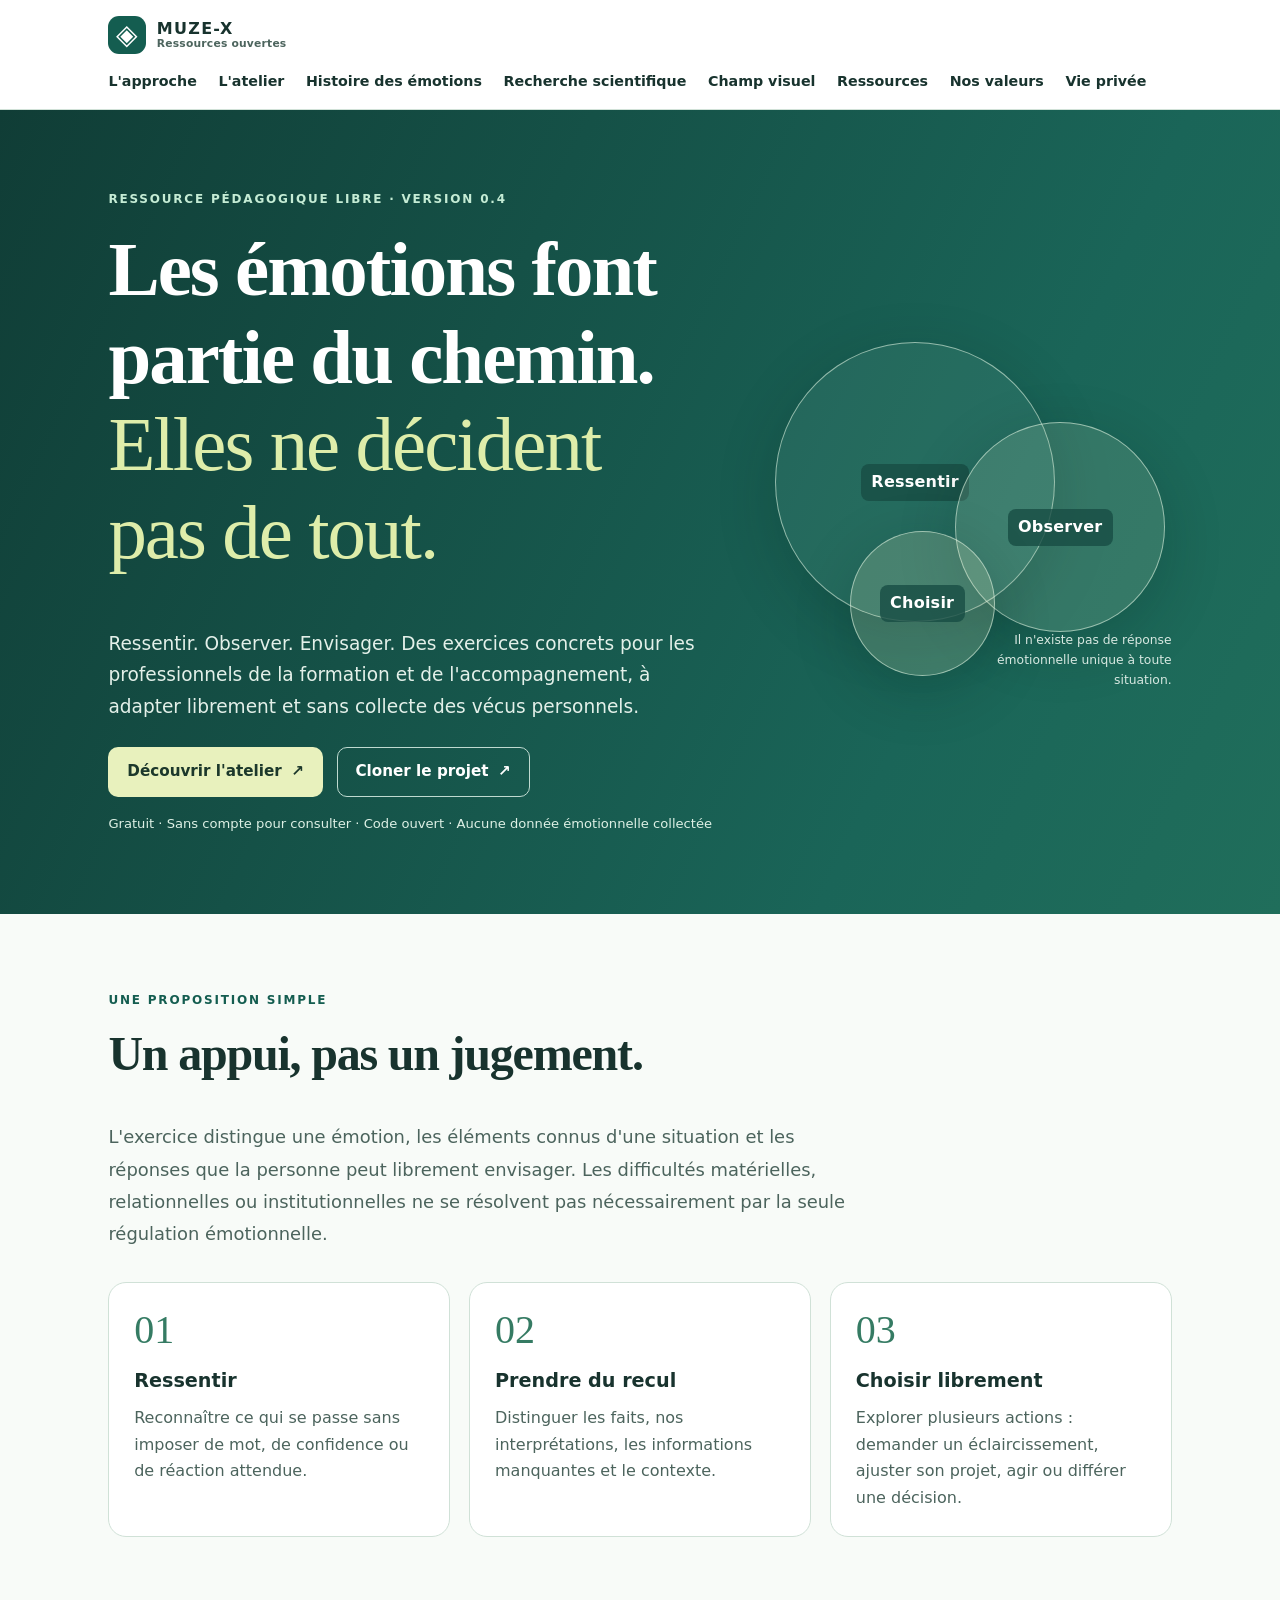
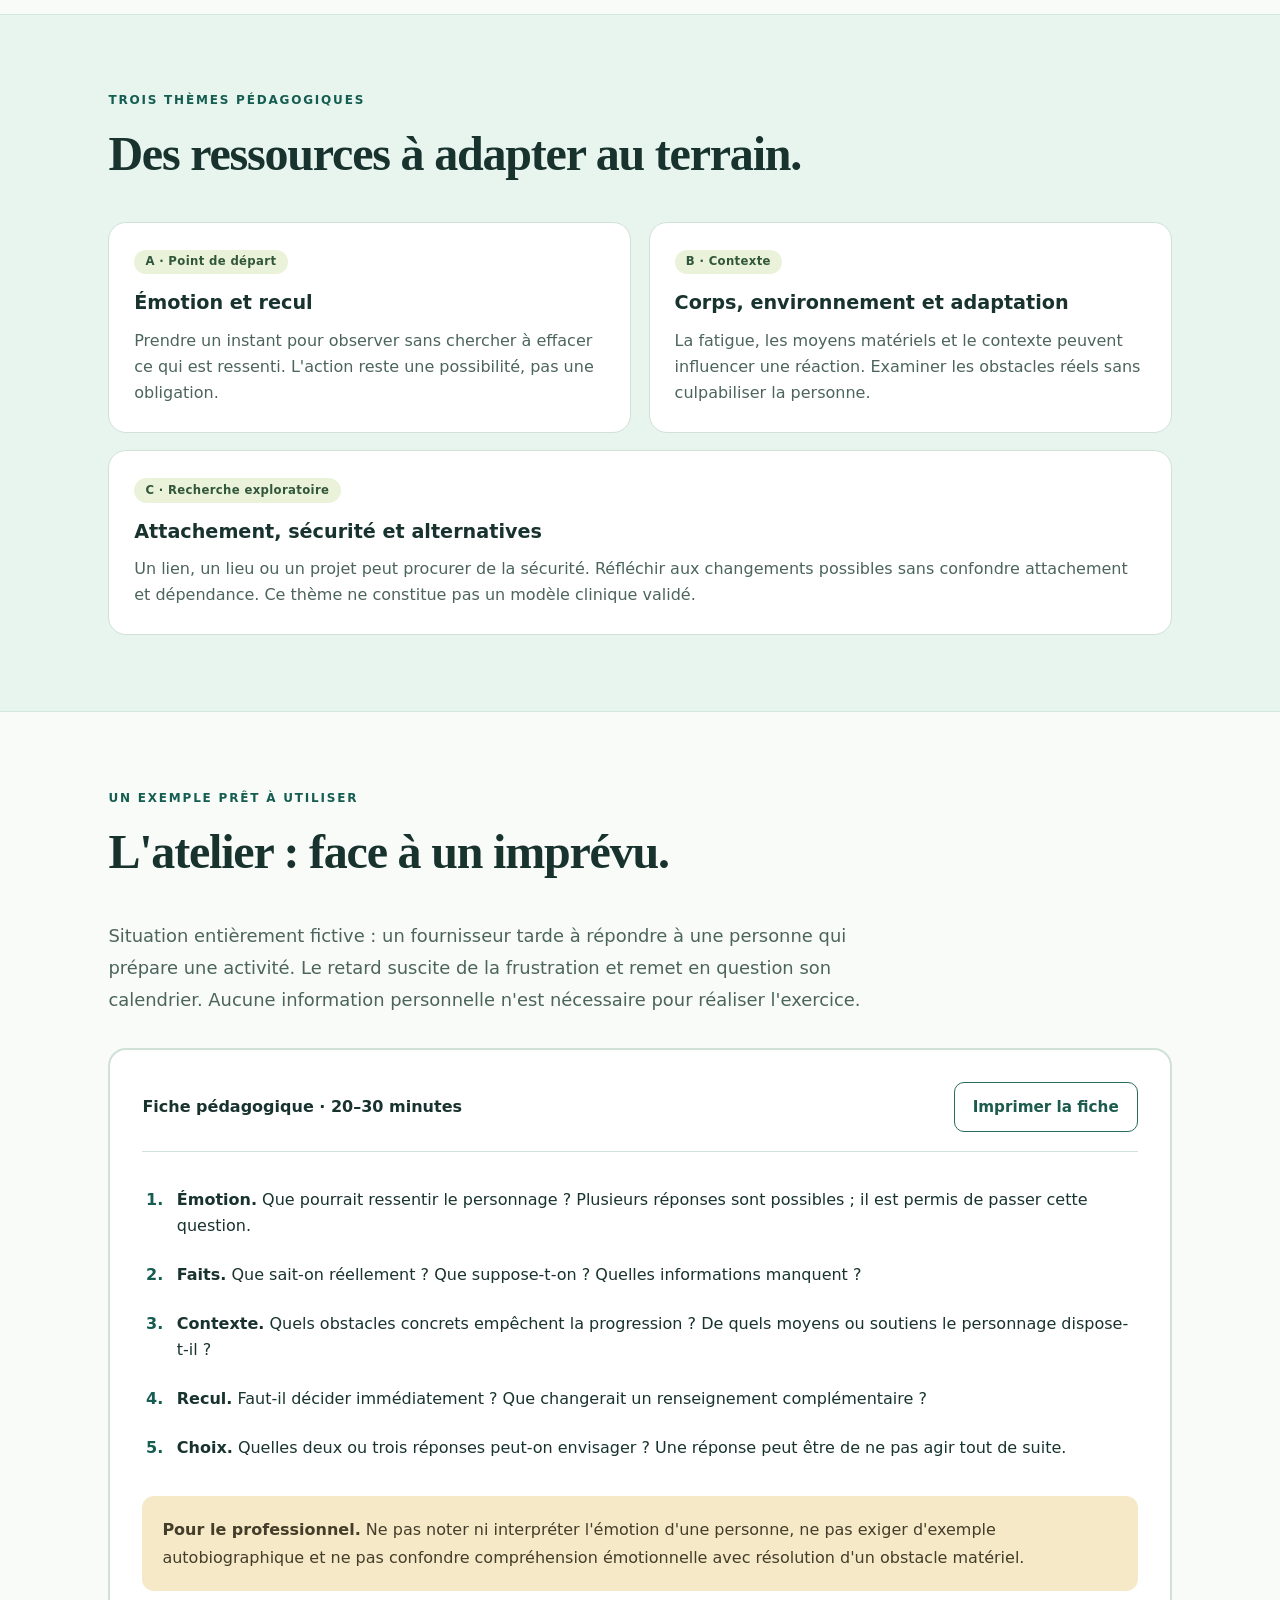
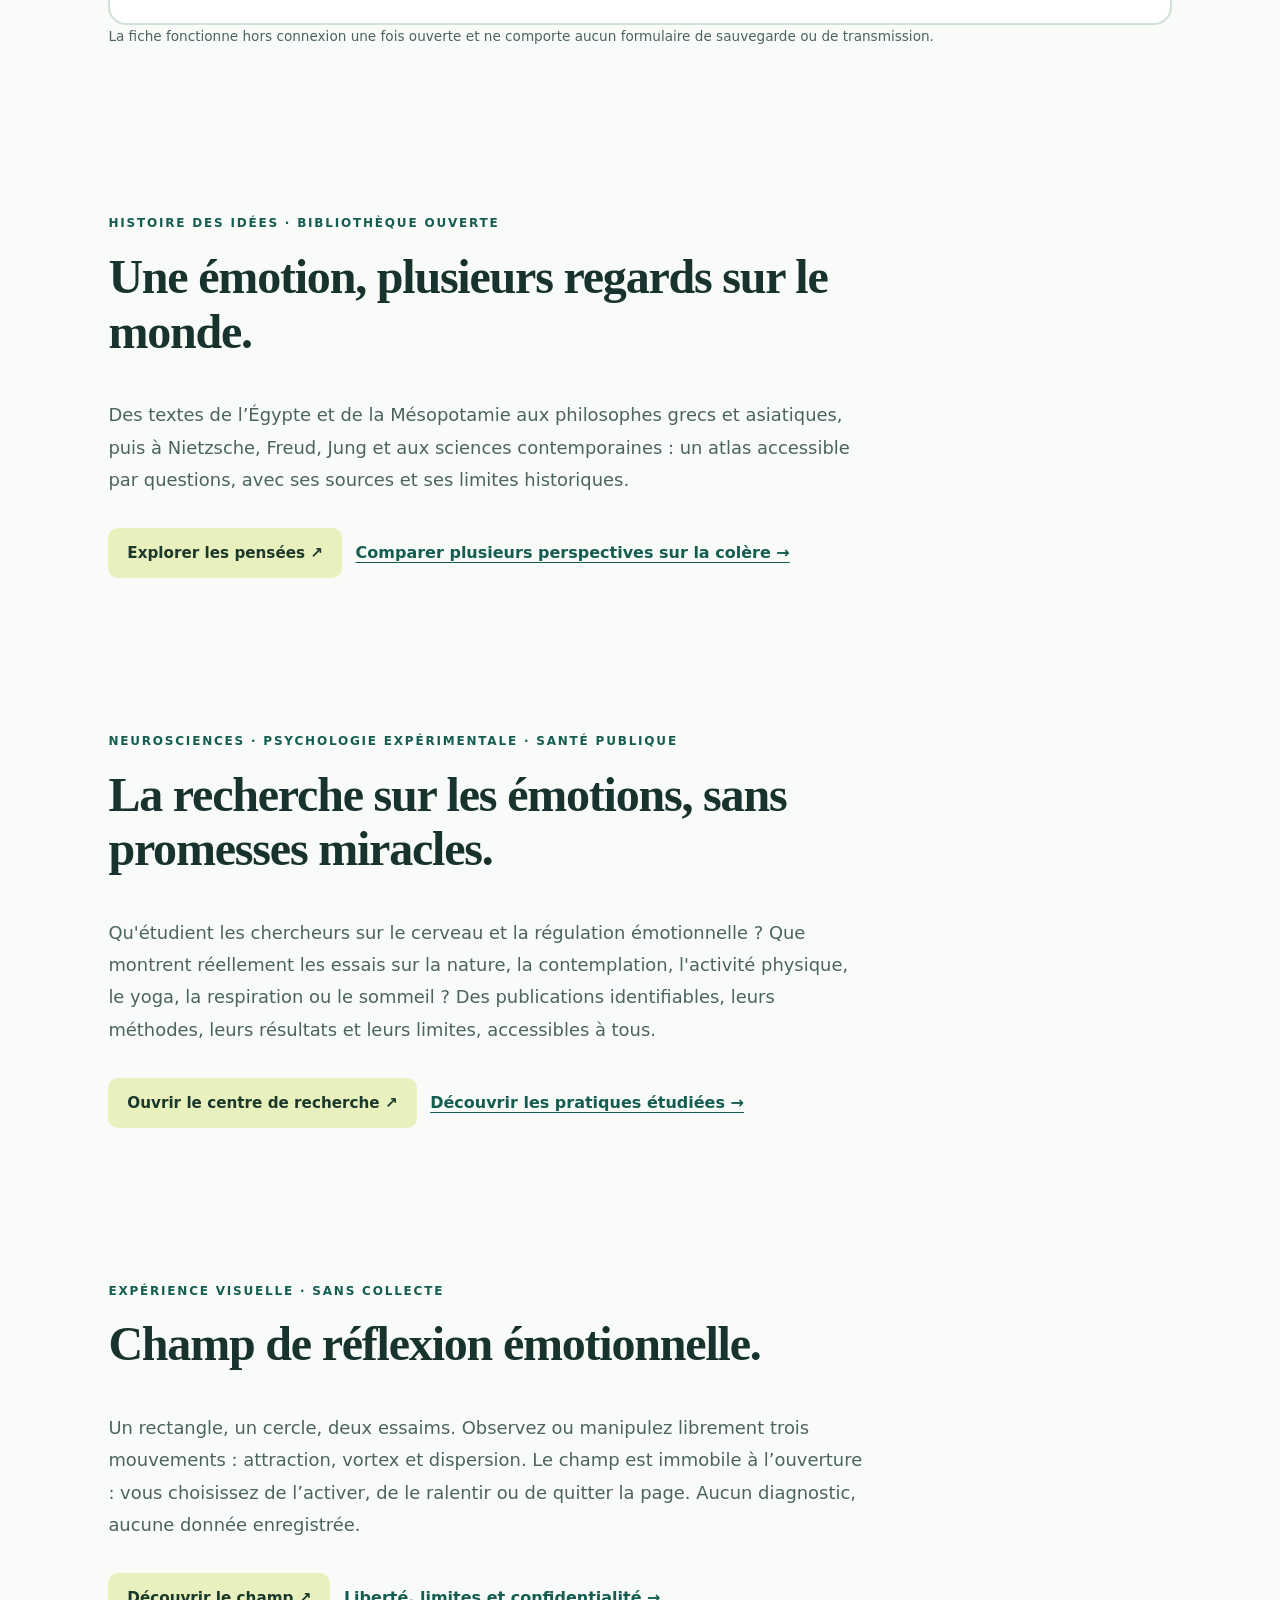
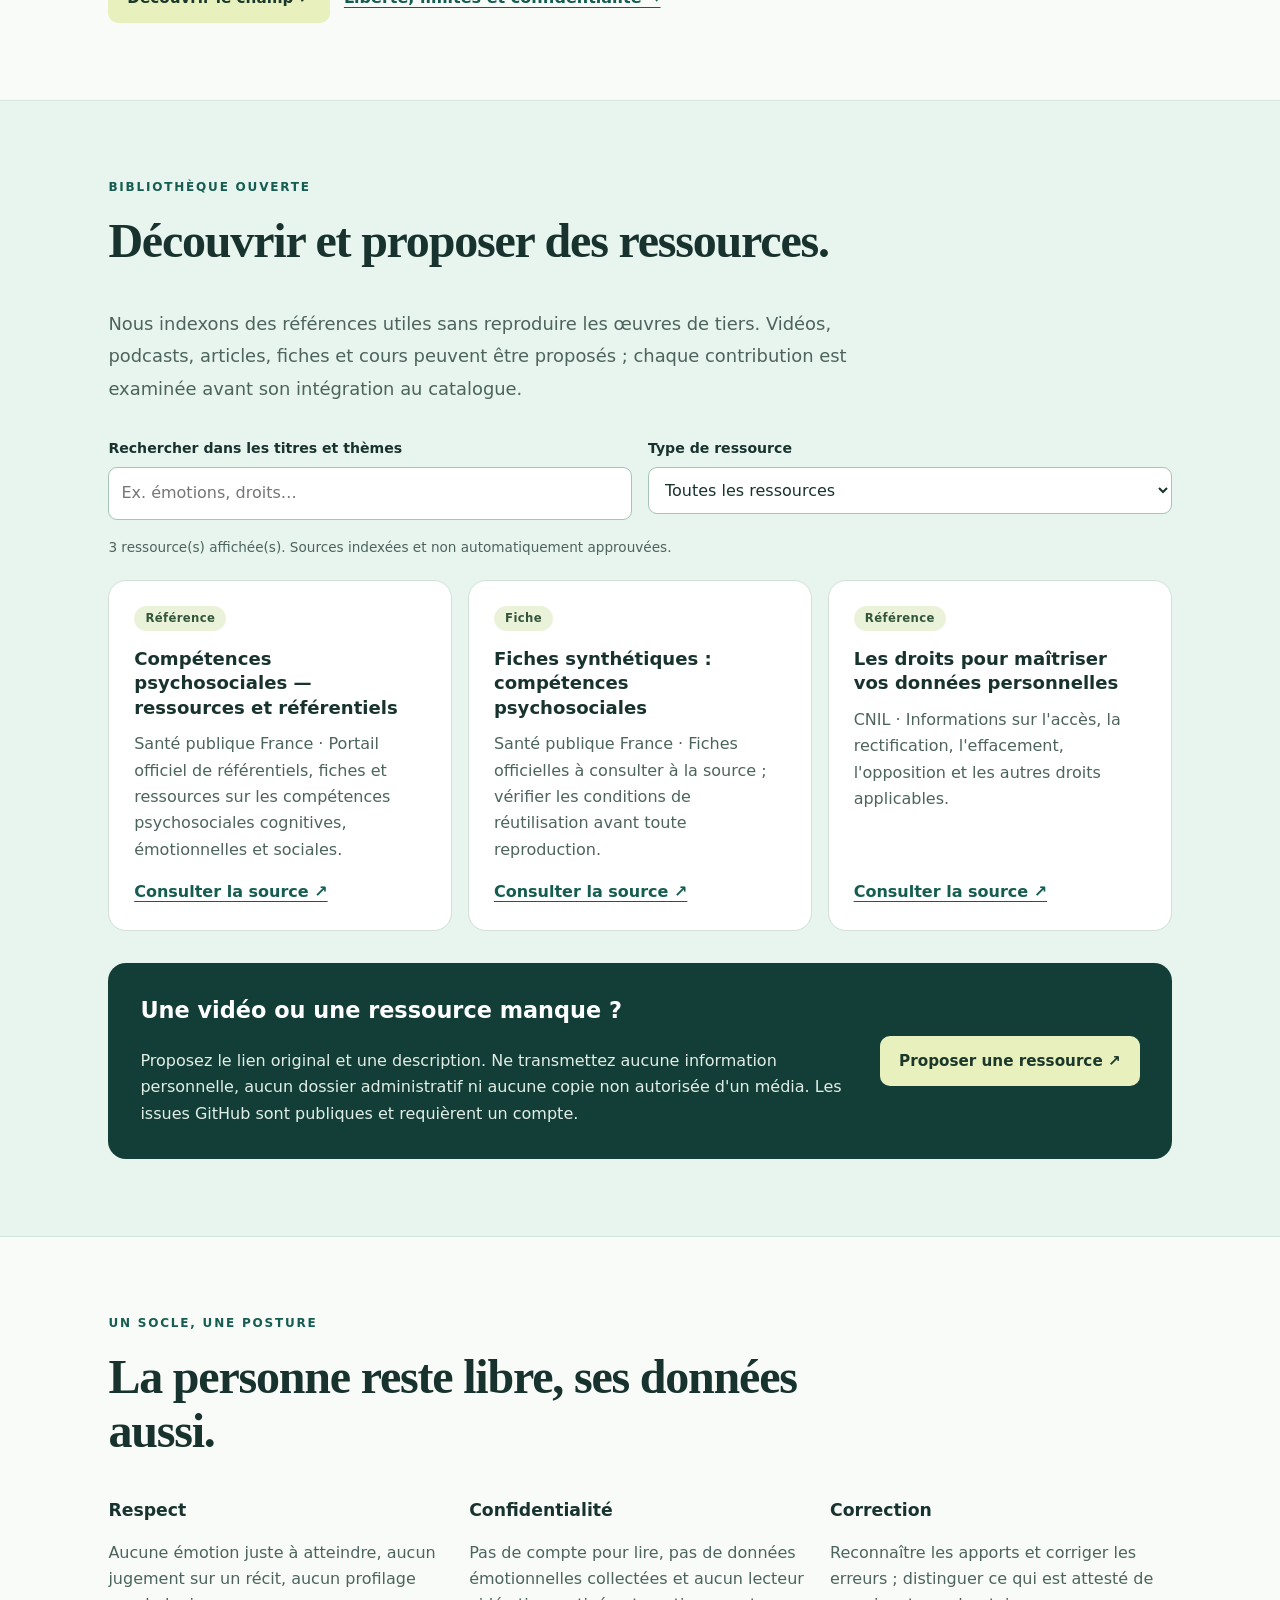
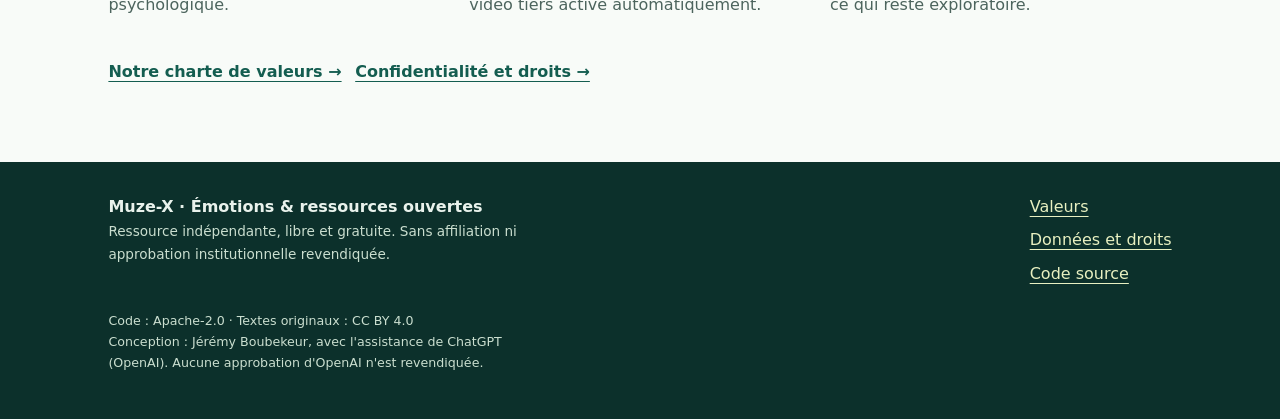
==== commit aa89ad42: "feat: integrate interactive field, RGPD documentation, public specification and CI tests" ====
--- a/index.html
+++ b/index.html
@@ -16,14 +16,14 @@
 <header class="top">
   <div class="wrap top-inner">
     <a class="wordmark" href="./" aria-label="Émotions & ressources ouvertes, accueil"><span class="symbol" aria-hidden="true">◈</span><span>MUZE-X <small>Ressources ouvertes</small></span></a>
-    <nav aria-label="Navigation principale"><a href="#approche">L'approche</a><a href="#atelier">L'atelier</a><a href="pensees.html">Histoire des émotions</a><a href="recherche.html">Recherche scientifique</a><a href="#ressources">Ressources</a><a href="valeurs.html">Nos valeurs</a><a href="privacy.html">Vie privée</a></nav>
+    <nav aria-label="Navigation principale"><a href="#approche">L'approche</a><a href="#atelier">L'atelier</a><a href="pensees.html">Histoire des émotions</a><a href="recherche.html">Recherche scientifique</a><a href="champ-emotionnel.html">Champ visuel</a><a href="#ressources">Ressources</a><a href="valeurs.html">Nos valeurs</a><a href="privacy.html">Vie privée</a></nav>
   </div>
 </header>
 <main id="main">
   <div class="hero">
     <div class="wrap hero-grid">
       <div>
-        <p class="eyebrow">Ressource pédagogique libre · Version 0.3</p>
+        <p class="eyebrow">Ressource pédagogique libre · Version 0.4</p>
         <h1>Les émotions font partie du chemin.<br><em>Elles ne décident pas de tout.</em></h1>
         <p class="intro">Ressentir. Observer. Envisager. Des exercices concrets pour les professionnels de la formation et de l'accompagnement, à adapter librement et sans collecte des vécus personnels.</p>
         <div class="actions"><a class="button main-button" href="#atelier">Découvrir l'atelier <span aria-hidden="true">↗</span></a><a class="button ghost-button" href="https://github.com/Muse-IRS/muze-x-emotions-open-resources" target="_blank" rel="noopener noreferrer" referrerpolicy="no-referrer">Cloner le projet <span aria-hidden="true">↗</span></a></div>
@@ -68,7 +68,7 @@
     </div>
     <p class="small">La fiche fonctionne hors connexion une fois ouverte et ne comporte aucun formulaire de sauvegarde ou de transmission.</p>
   </section>
-  <section class="wrap section" id="pensees-preview" aria-labelledby="pensees-preview-title"><p class="eyebrow">Histoire des idées · Bibliothèque ouverte</p><h2 id="pensees-preview-title">Une émotion, plusieurs regards sur le monde.</h2><p class="section-lead">Des textes de l’Égypte et de la Mésopotamie aux philosophes grecs et asiatiques, puis à Nietzsche, Freud, Jung et aux sciences contemporaines : un atlas accessible par questions, avec ses sources et ses limites historiques.</p><div class="actions"><a class="button main-button" href="pensees.html">Explorer les pensées ↗</a><a class="text-link" href="pensees.html#comparaison">Comparer plusieurs perspectives sur la colère →</a></div></section><section class="wrap section" id="recherche-preview" aria-labelledby="recherche-preview-title"><p class="eyebrow">Neurosciences · Psychologie expérimentale · Santé publique</p><h2 id="recherche-preview-title">La recherche sur les émotions, sans promesses miracles.</h2><p class="section-lead">Qu'étudient les chercheurs sur le cerveau et la régulation émotionnelle ? Que montrent réellement les essais sur la nature, la contemplation, l'activité physique, le yoga, la respiration ou le sommeil ? Des publications identifiables, leurs méthodes, leurs résultats et leurs limites, accessibles à tous.</p><div class="actions"><a class="button main-button" href="recherche.html">Ouvrir le centre de recherche ↗</a><a class="text-link" href="recherche.html#pratiques">Découvrir les pratiques étudiées →</a></div></section><section class="soft section" id="ressources" aria-labelledby="ressources-titre"><div class="wrap">
+  <section class="wrap section" id="pensees-preview" aria-labelledby="pensees-preview-title"><p class="eyebrow">Histoire des idées · Bibliothèque ouverte</p><h2 id="pensees-preview-title">Une émotion, plusieurs regards sur le monde.</h2><p class="section-lead">Des textes de l’Égypte et de la Mésopotamie aux philosophes grecs et asiatiques, puis à Nietzsche, Freud, Jung et aux sciences contemporaines : un atlas accessible par questions, avec ses sources et ses limites historiques.</p><div class="actions"><a class="button main-button" href="pensees.html">Explorer les pensées ↗</a><a class="text-link" href="pensees.html#comparaison">Comparer plusieurs perspectives sur la colère →</a></div></section><section class="wrap section" id="recherche-preview" aria-labelledby="recherche-preview-title"><p class="eyebrow">Neurosciences · Psychologie expérimentale · Santé publique</p><h2 id="recherche-preview-title">La recherche sur les émotions, sans promesses miracles.</h2><p class="section-lead">Qu'étudient les chercheurs sur le cerveau et la régulation émotionnelle ? Que montrent réellement les essais sur la nature, la contemplation, l'activité physique, le yoga, la respiration ou le sommeil ? Des publications identifiables, leurs méthodes, leurs résultats et leurs limites, accessibles à tous.</p><div class="actions"><a class="button main-button" href="recherche.html">Ouvrir le centre de recherche ↗</a><a class="text-link" href="recherche.html#pratiques">Découvrir les pratiques étudiées →</a></div></section><section class="wrap section" id="champ-preview" aria-labelledby="champ-preview-title"><p class="eyebrow">Expérience visuelle · Sans collecte</p><h2 id="champ-preview-title">Champ de réflexion émotionnelle.</h2><p class="section-lead">Un rectangle, un cercle, deux essaims. Observez ou manipulez librement trois mouvements : attraction, vortex et dispersion. Le champ est immobile à l’ouverture : vous choisissez de l’activer, de le ralentir ou de quitter la page. Aucun diagnostic, aucune donnée enregistrée.</p><div class="actions"><a class="button main-button" href="champ-emotionnel.html">Découvrir le champ ↗</a><a class="text-link" href="champ-emotionnel.html#limites">Liberté, limites et confidentialité →</a></div></section><section class="soft section" id="ressources" aria-labelledby="ressources-titre"><div class="wrap">
     <p class="eyebrow">Bibliothèque ouverte</p><h2 id="ressources-titre">Découvrir et proposer des ressources.</h2>
     <p class="section-lead">Nous indexons des références utiles sans reproduire les œuvres de tiers. Vidéos, podcasts, articles, fiches et cours peuvent être proposés ; chaque contribution est examinée avant son intégration au catalogue.</p>
     <div class="filters">
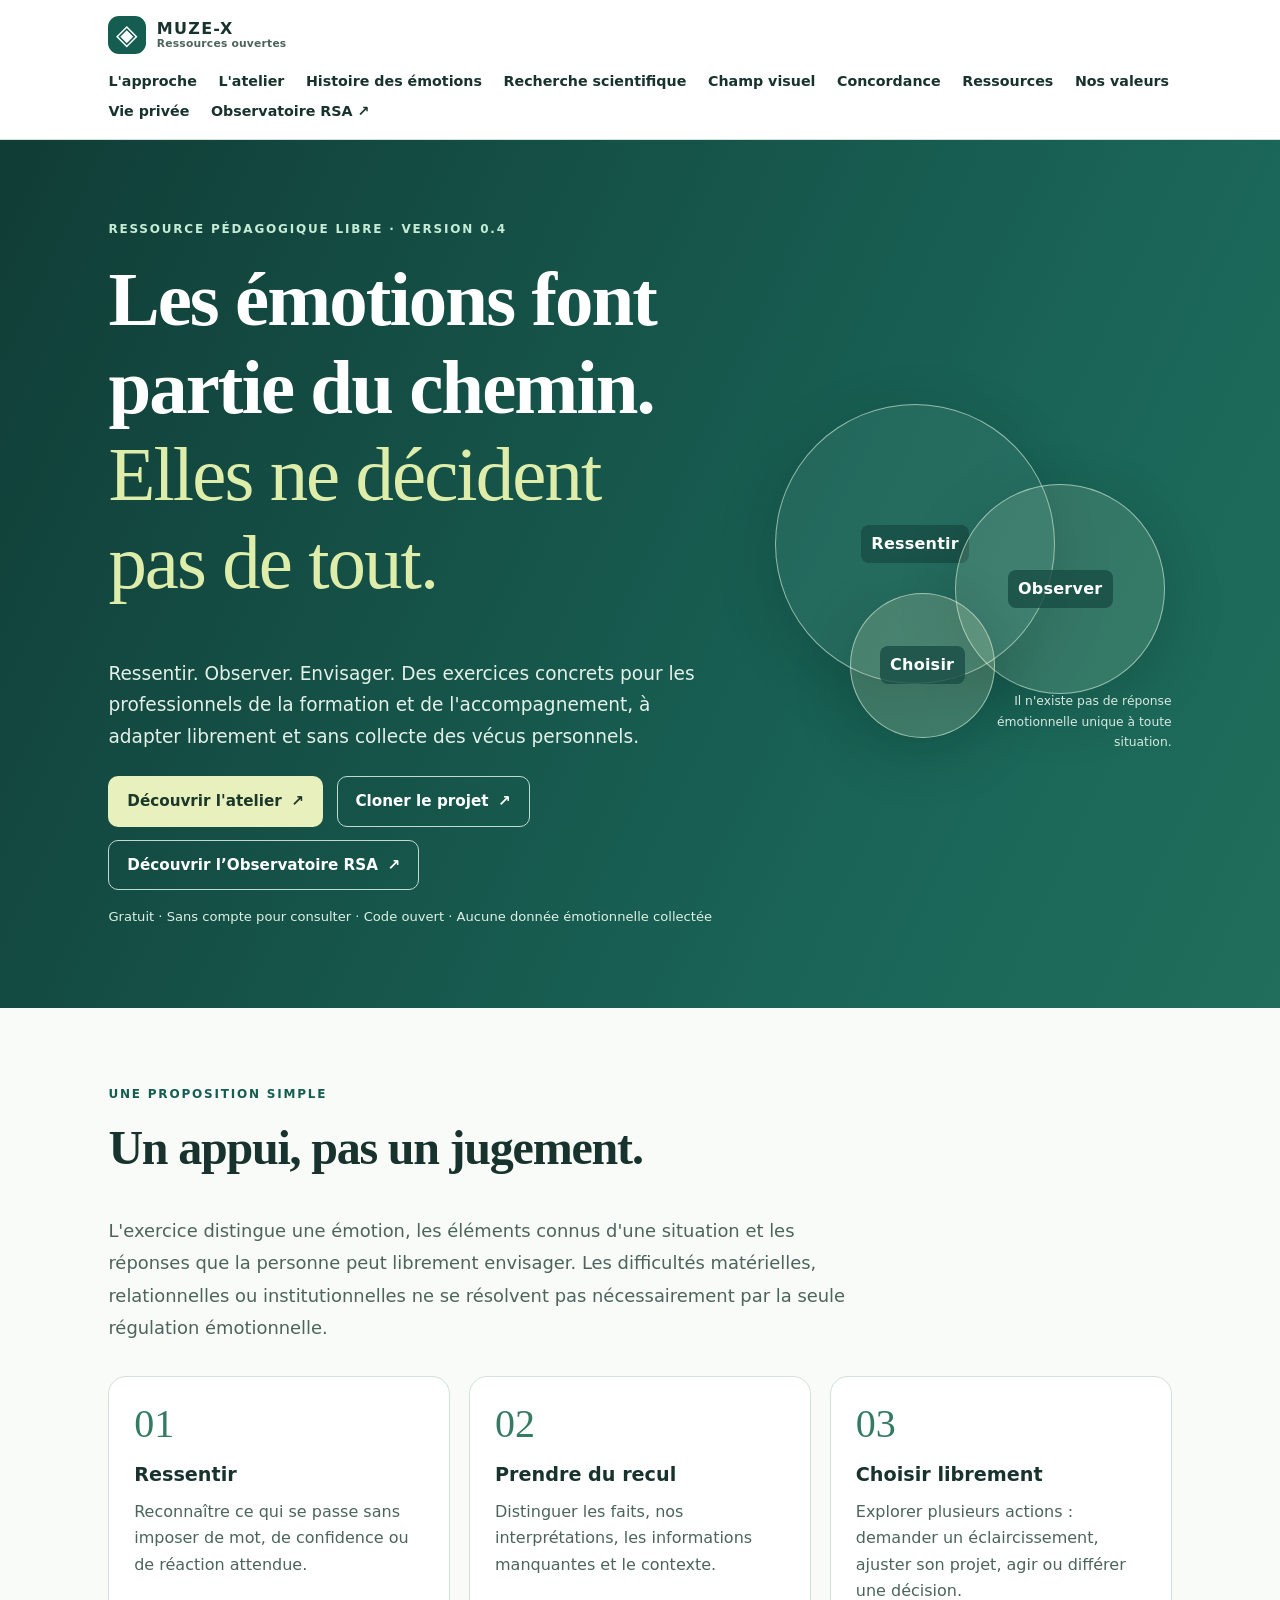
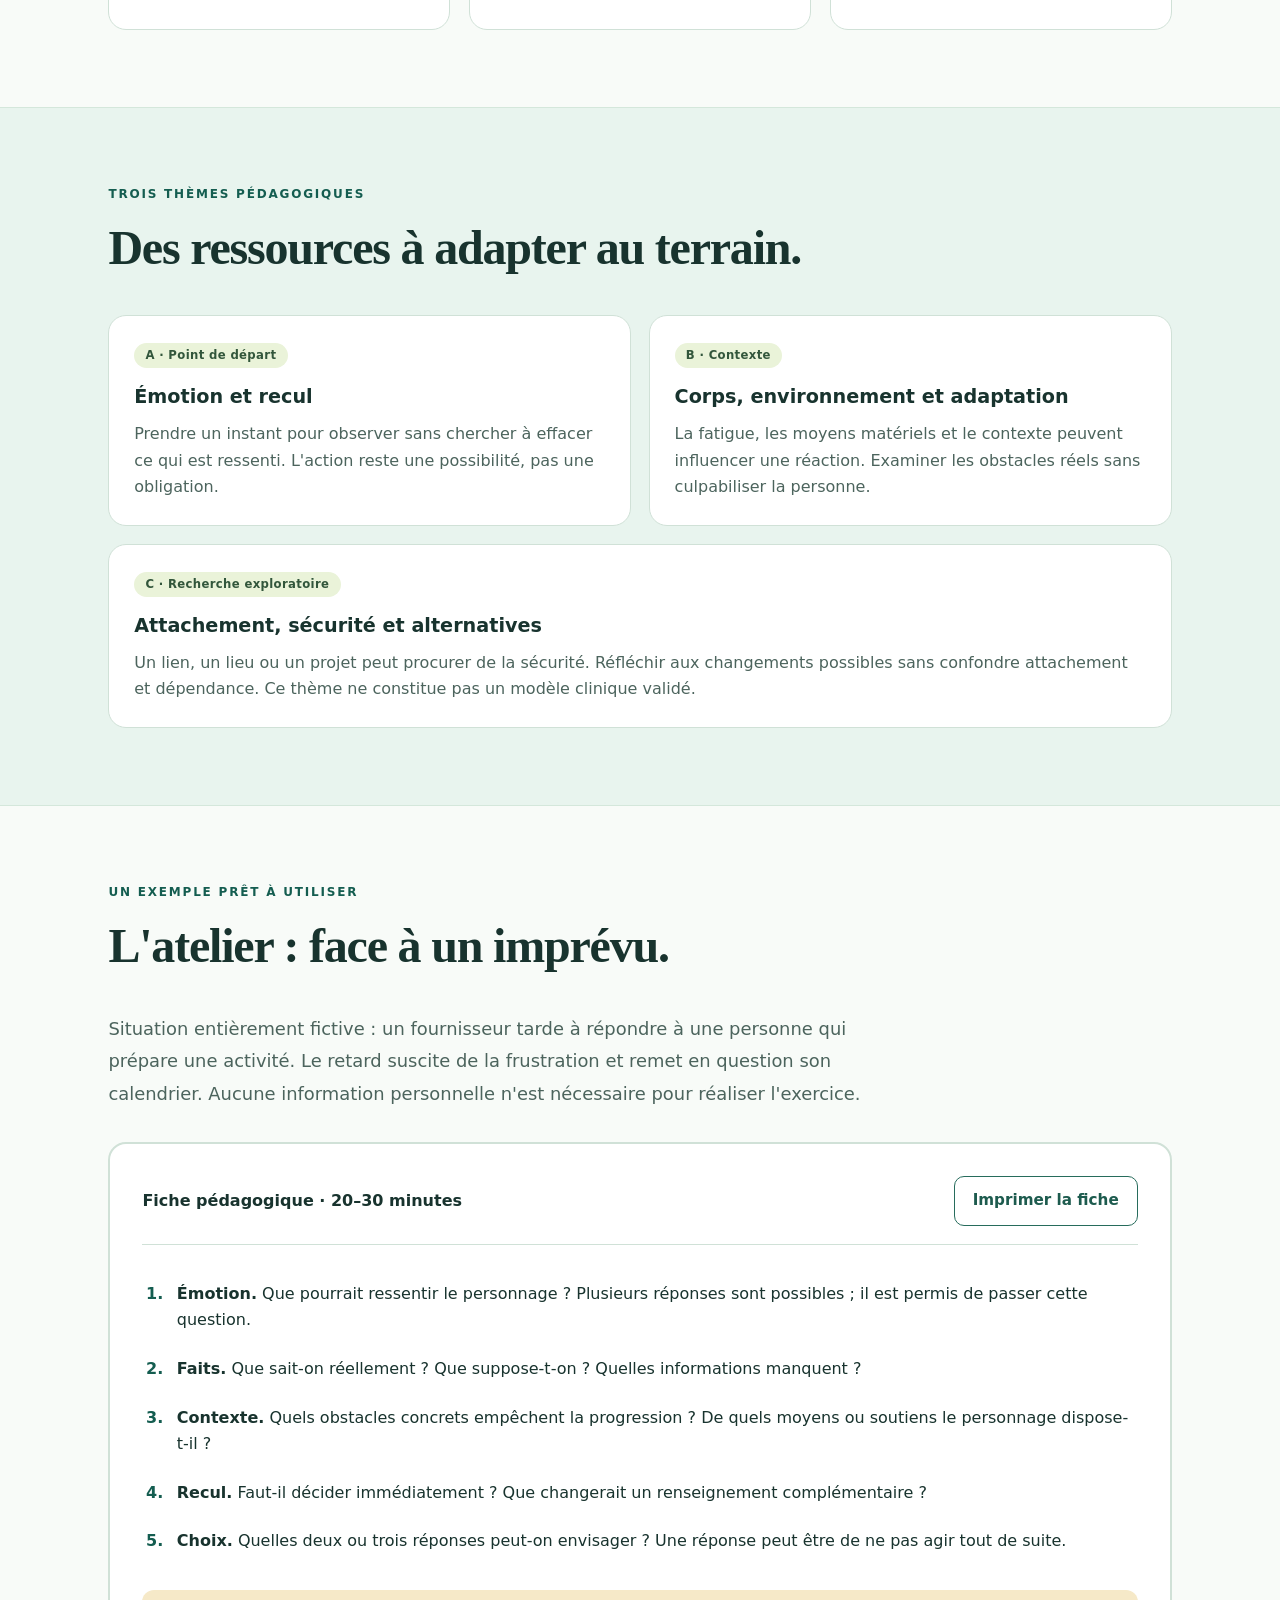
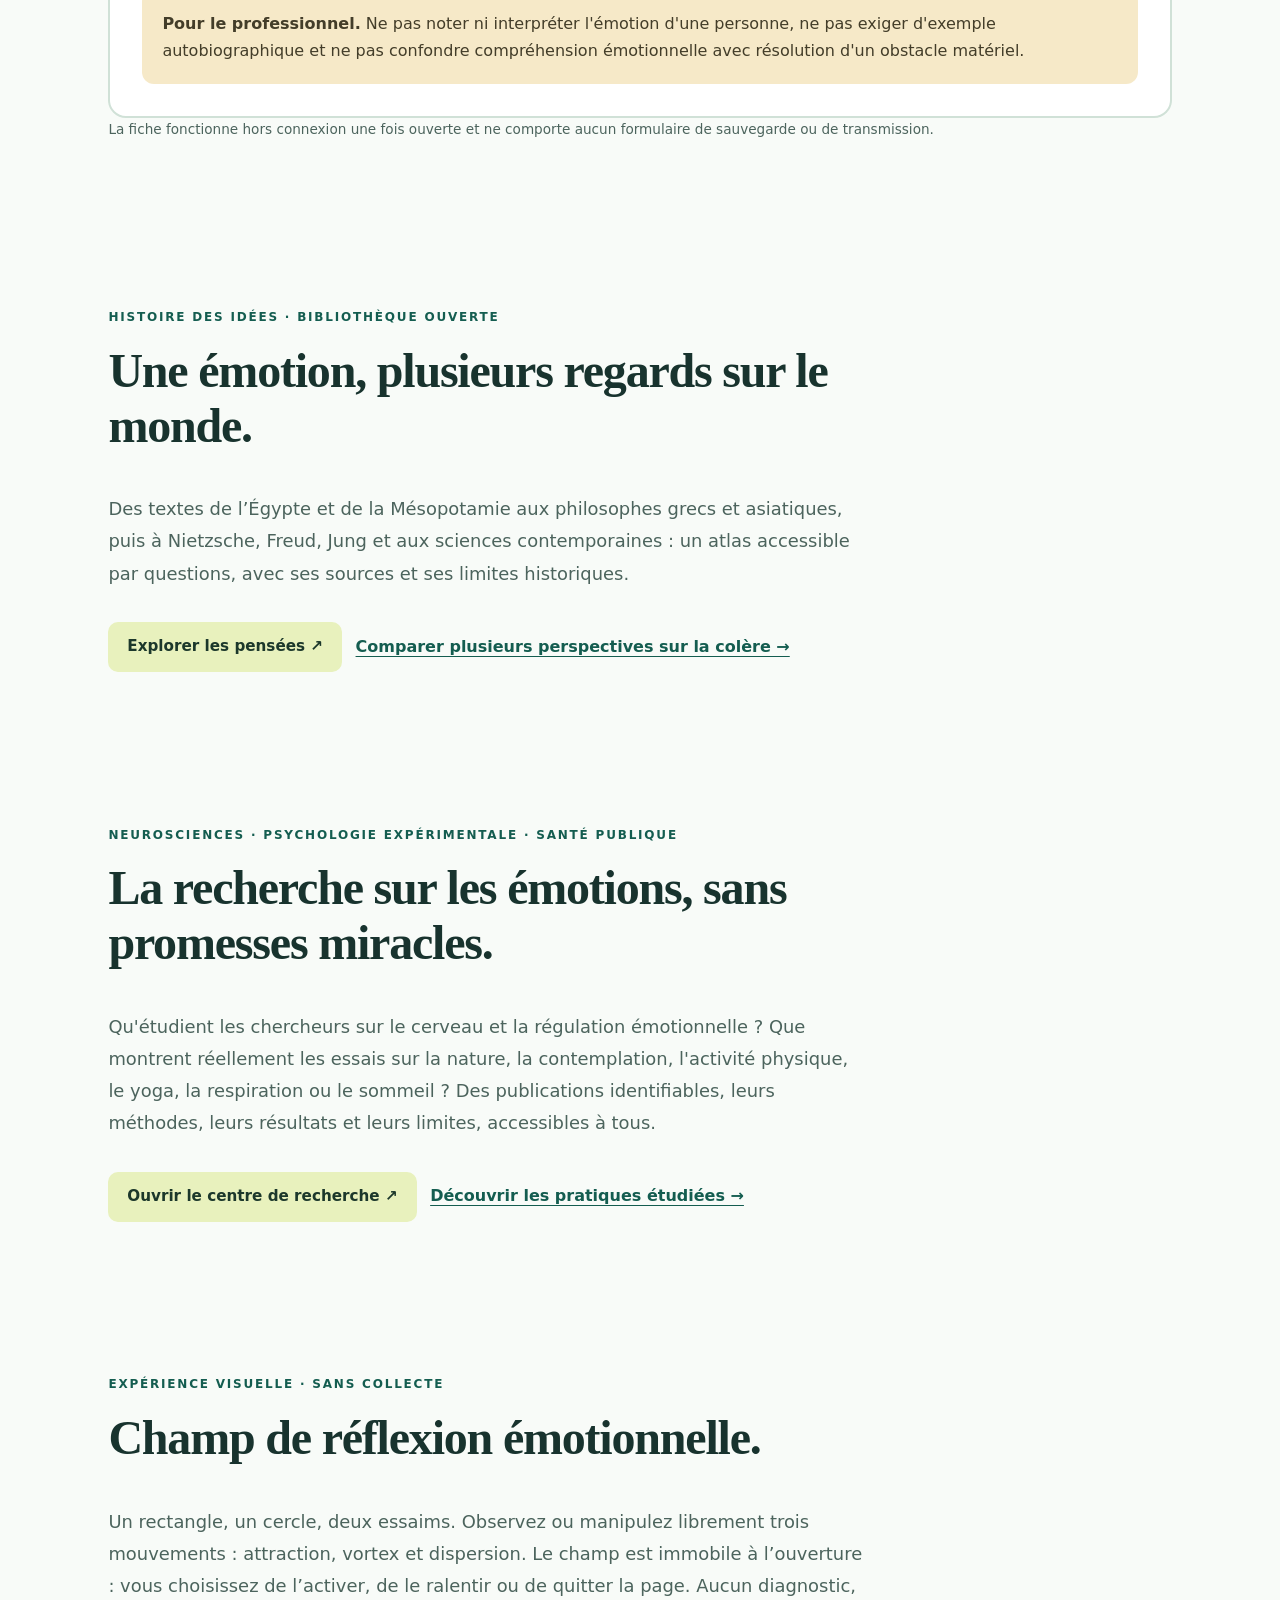
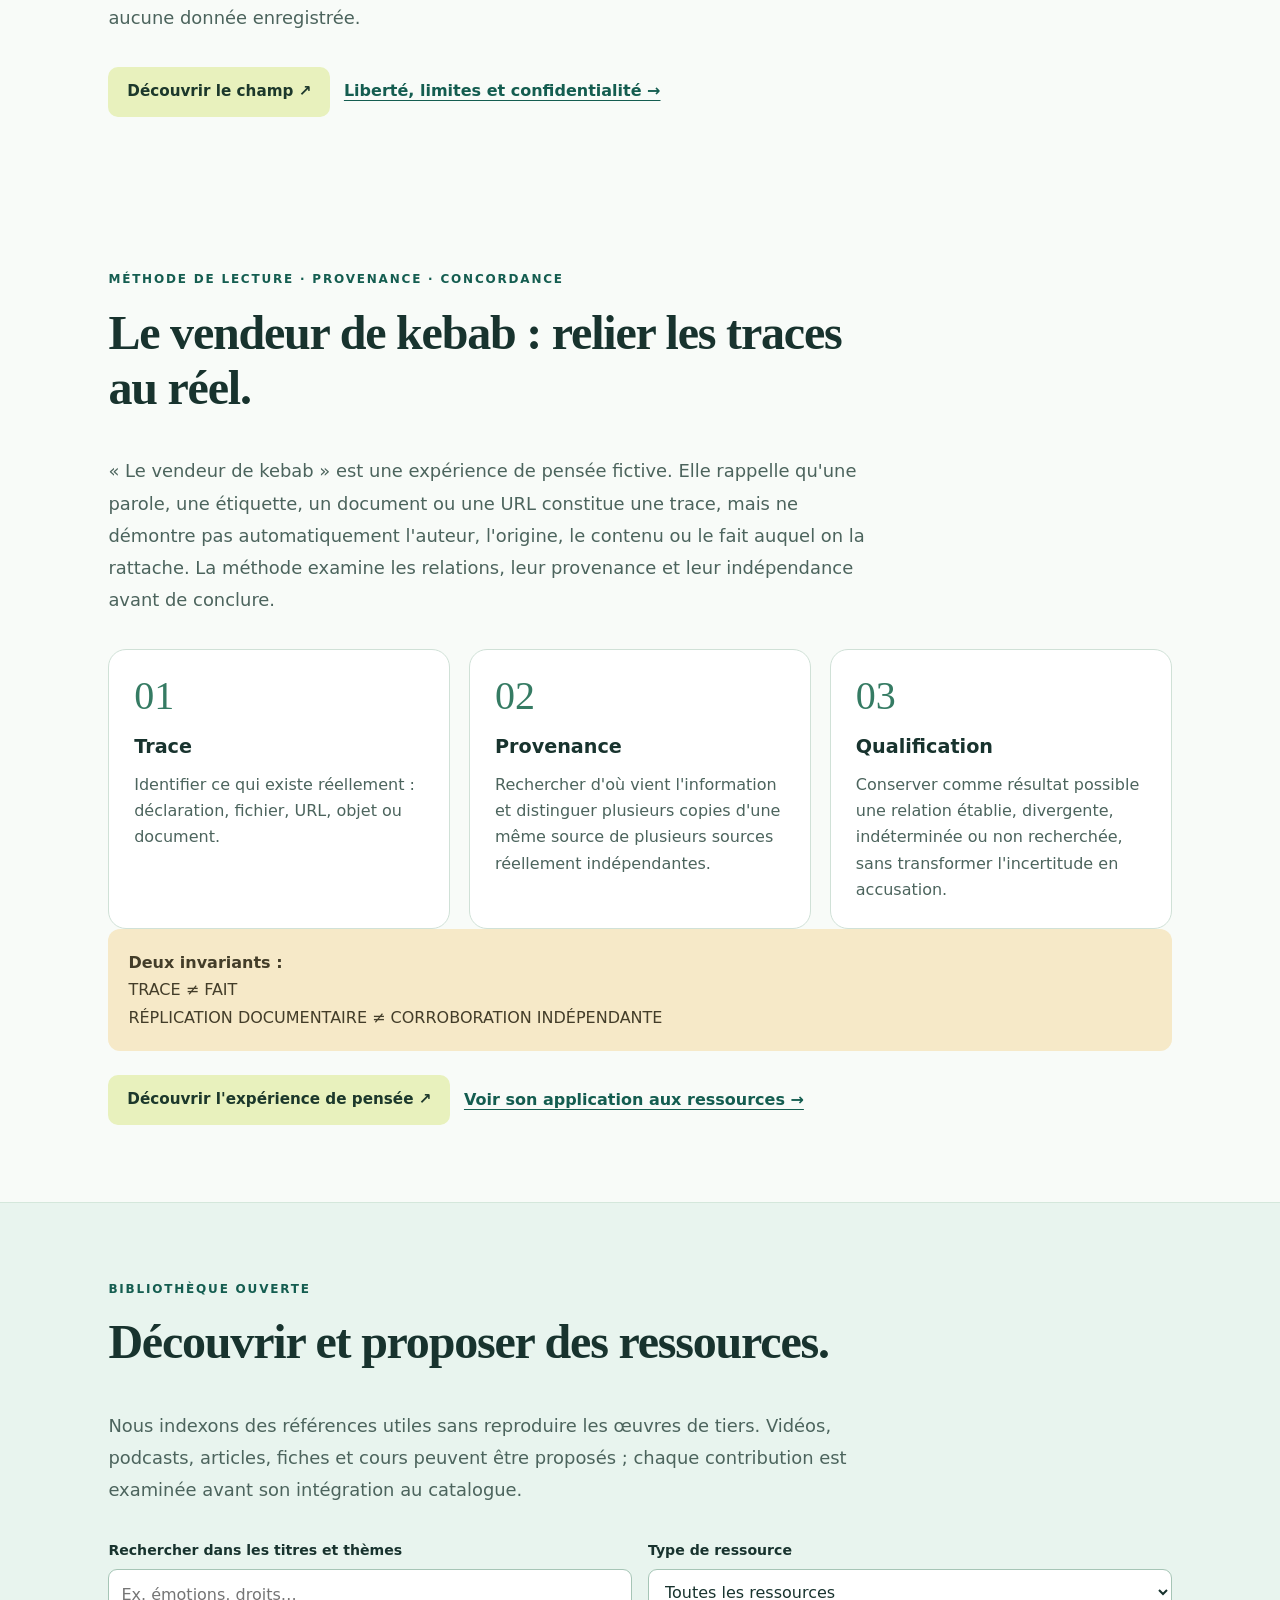
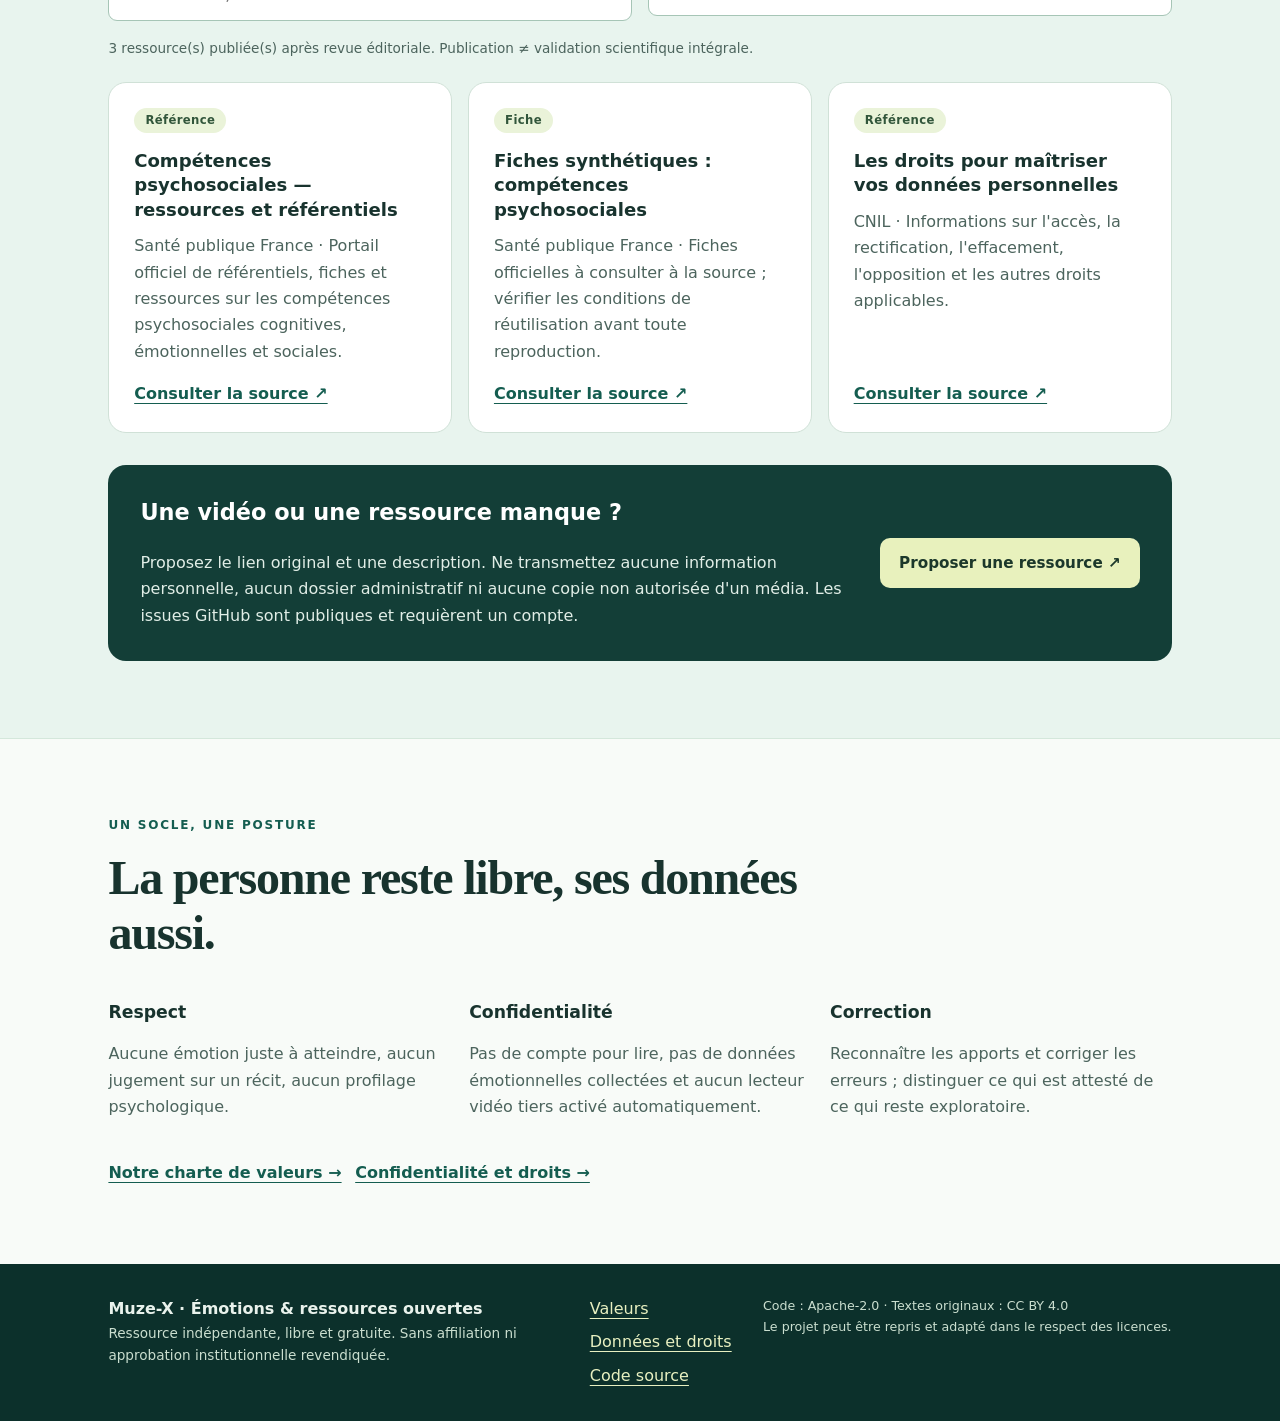
==== commit eeaa337c: "ui: link Muze-X emotions resources to RSA observatory" ====
--- a/index.html
+++ b/index.html
@@ -16,7 +16,7 @@
 <header class="top">
   <div class="wrap top-inner">
     <a class="wordmark" href="./" aria-label="Émotions & ressources ouvertes, accueil"><span class="symbol" aria-hidden="true">◈</span><span>MUZE-X <small>Ressources ouvertes</small></span></a>
-    <nav aria-label="Navigation principale"><a href="#approche">L'approche</a><a href="#atelier">L'atelier</a><a href="pensees.html">Histoire des émotions</a><a href="recherche.html">Recherche scientifique</a><a href="champ-emotionnel.html">Champ visuel</a><a href="#ressources">Ressources</a><a href="valeurs.html">Nos valeurs</a><a href="privacy.html">Vie privée</a></nav>
+    <nav aria-label="Navigation principale"><a href="#approche">L'approche</a><a href="#atelier">L'atelier</a><a href="pensees.html">Histoire des émotions</a><a href="recherche.html">Recherche scientifique</a><a href="champ-emotionnel.html">Champ visuel</a><a href="#ressources">Ressources</a><a href="valeurs.html">Nos valeurs</a><a href="privacy.html">Vie privée</a><a href="https://muse-irs.github.io/ardeche-rsa-insertion-parcours-observatoire-public/" target="_blank" rel="noopener noreferrer" referrerpolicy="no-referrer">Observatoire RSA ↗</a></nav>
   </div>
 </header>
 <main id="main">
@@ -26,7 +26,7 @@
         <p class="eyebrow">Ressource pédagogique libre · Version 0.4</p>
         <h1>Les émotions font partie du chemin.<br><em>Elles ne décident pas de tout.</em></h1>
         <p class="intro">Ressentir. Observer. Envisager. Des exercices concrets pour les professionnels de la formation et de l'accompagnement, à adapter librement et sans collecte des vécus personnels.</p>
-        <div class="actions"><a class="button main-button" href="#atelier">Découvrir l'atelier <span aria-hidden="true">↗</span></a><a class="button ghost-button" href="https://github.com/Muse-IRS/muze-x-emotions-open-resources" target="_blank" rel="noopener noreferrer" referrerpolicy="no-referrer">Cloner le projet <span aria-hidden="true">↗</span></a></div>
+        <div class="actions"><a class="button main-button" href="#atelier">Découvrir l'atelier <span aria-hidden="true">↗</span></a><a class="button ghost-button" href="https://github.com/Muse-IRS/muze-x-emotions-open-resources" target="_blank" rel="noopener noreferrer" referrerpolicy="no-referrer">Cloner le projet <span aria-hidden="true">↗</span></a><a class="button ghost-button" href="https://muse-irs.github.io/ardeche-rsa-insertion-parcours-observatoire-public/" target="_blank" rel="noopener noreferrer" referrerpolicy="no-referrer">Découvrir l’Observatoire RSA <span aria-hidden="true">↗</span></a></div>
         <p class="quiet">Gratuit · Sans compte pour consulter · Code ouvert · Aucune donnée émotionnelle collectée</p>
       </div>
       <div class="hero-art" aria-label="Illustration abstraite de trois possibilités ouvertes">
@@ -96,6 +96,6 @@
     <div class="actions"><a class="text-link" href="valeurs.html">Notre charte de valeurs →</a><a class="text-link" href="privacy.html">Confidentialité et droits →</a></div>
   </section>
 </main>
-<footer class="footer"><div class="wrap footer-grid"><div><strong>Muze-X · Émotions & ressources ouvertes</strong><p>Ressource indépendante, libre et gratuite. Sans affiliation ni approbation institutionnelle revendiquée.</p></div><nav aria-label="Liens du pied de page"><a href="valeurs.html">Valeurs</a><a href="privacy.html">Données et droits</a><a href="https://github.com/Muse-IRS/muze-x-emotions-open-resources" target="_blank" rel="noopener noreferrer" referrerpolicy="no-referrer">Code source</a></nav><p class="license-note">Code : Apache-2.0 · Textes originaux : CC BY 4.0<br>Conception : Jérémy Boubekeur, avec l'assistance de ChatGPT (OpenAI). Aucune approbation d'OpenAI n'est revendiquée.</p></div></footer>
+<footer class="footer"><div class="wrap footer-grid"><div><strong>Muze-X · Émotions & ressources ouvertes</strong><p>Ressource indépendante, libre et gratuite. Sans affiliation ni approbation institutionnelle revendiquée.</p></div><nav aria-label="Liens du pied de page"><a href="valeurs.html">Valeurs</a><a href="privacy.html">Données et droits</a><a href="https://github.com/Muse-IRS/muze-x-emotions-open-resources" target="_blank" rel="noopener noreferrer" referrerpolicy="no-referrer">Code source</a></nav><p class="license-note">Code : Apache-2.0 · Textes originaux : CC BY 4.0<br>Le projet peut être repris et adapté dans le respect des licences.</p></div></footer>
 </body>
 </html>
--- a/assets/styles.css
+++ b/assets/styles.css
@@ -50,6 +50,7 @@
 .button.print{background:#fff;border:1px solid #276c5c;color:#1d5b4e}
 .questions{margin:1.5rem 0;padding-left:1.65rem}.questions li{padding:.7rem 0 .7rem .5rem}.questions li::marker{font-weight:800;color:var(--green)}
 .note{padding:1.25rem;border-radius:12px;background:var(--gold);color:#433d29;line-height:1.7}
+.scientific-figure{margin:2rem 0 2.2rem}.scientific-figure img{display:block;width:100%;height:auto;background:#fff;border:1px solid var(--line);border-radius:var(--radius)}.scientific-figure figcaption{margin-top:.75rem;color:var(--muted);font-size:.88rem;line-height:1.6}
 .small{color:var(--muted);font-size:.85rem}
 .filters{display:flex;flex-wrap:wrap;gap:1rem;margin:2rem 0 1rem}.field{flex:1;min-width:min(100%,270px)}.field label{display:block;font-weight:750;font-size:.88rem;margin-bottom:.45rem}.field input,.field select{width:100%;background:#fff;border:1px solid #a6c5b6;border-radius:9px;padding:.75rem;color:var(--ink)}
 .resources{display:grid;grid-template-columns:repeat(auto-fit,minmax(min(100%,280px),1fr));gap:1rem;margin-block:1.4rem 2rem}
@@ -63,4 +64,4 @@
 @media(max-width:850px){.hero-grid{grid-template-columns:1fr;gap:1.5rem;padding-block:3.8rem}.hero-art{min-height:300px}.hero-art p{bottom:0}.three-col{grid-template-columns:1fr}.contribute{align-items:flex-start;flex-direction:column}}
 @media(max-width:600px){.top nav{gap:.6rem 1rem}.hero-grid{padding-block:3rem}.section{padding-block:3.2rem}.two-col{grid-template-columns:1fr}.panel.full{grid-column:auto}.exercise{padding:1.2rem}.hero-art{min-height:285px;transform:scale(.82)}.contribute{padding:1.3rem}.footer-grid{display:block}.footer nav{margin-block:1rem}}
 @media(prefers-reduced-motion:reduce){html{scroll-behavior:auto}*,*::before,*::after{transition:none!important;animation:none!important}}
-@media print{.top,.footer,.hero,.soft,.ethics,.exercise-head button,.skip-link,.actions,.small{display:none!important}body{background:#fff;color:#000;font-size:11pt}.section{padding:0}.wrap{max-width:none;padding:0}#approche,#axes,#ressources{display:none}.exercise{border:0;padding:0}.questions li{break-inside:avoid}.note{border:1px solid #555;background:#fff}.section-lead{color:#000}h2{font-size:20pt}}
+@media print{.top,.footer,.hero,.soft,.ethics,.exercise-head button,.skip-link,.actions,.small{display:none!important}body{background:#fff;color:#000;font-size:11pt}.section{padding:0}.wrap{max-width:none;padding:0}#approche,#axes,#ressources{display:none}.exercise{border:0;padding:0}.questions li{break-inside:avoid}.note{border:1px solid #555;background:#fff}.section-lead{color:#000}h2{font-size:20pt}.scientific-figure img{border:1px solid #777}.scientific-figure figcaption{color:#000}}
